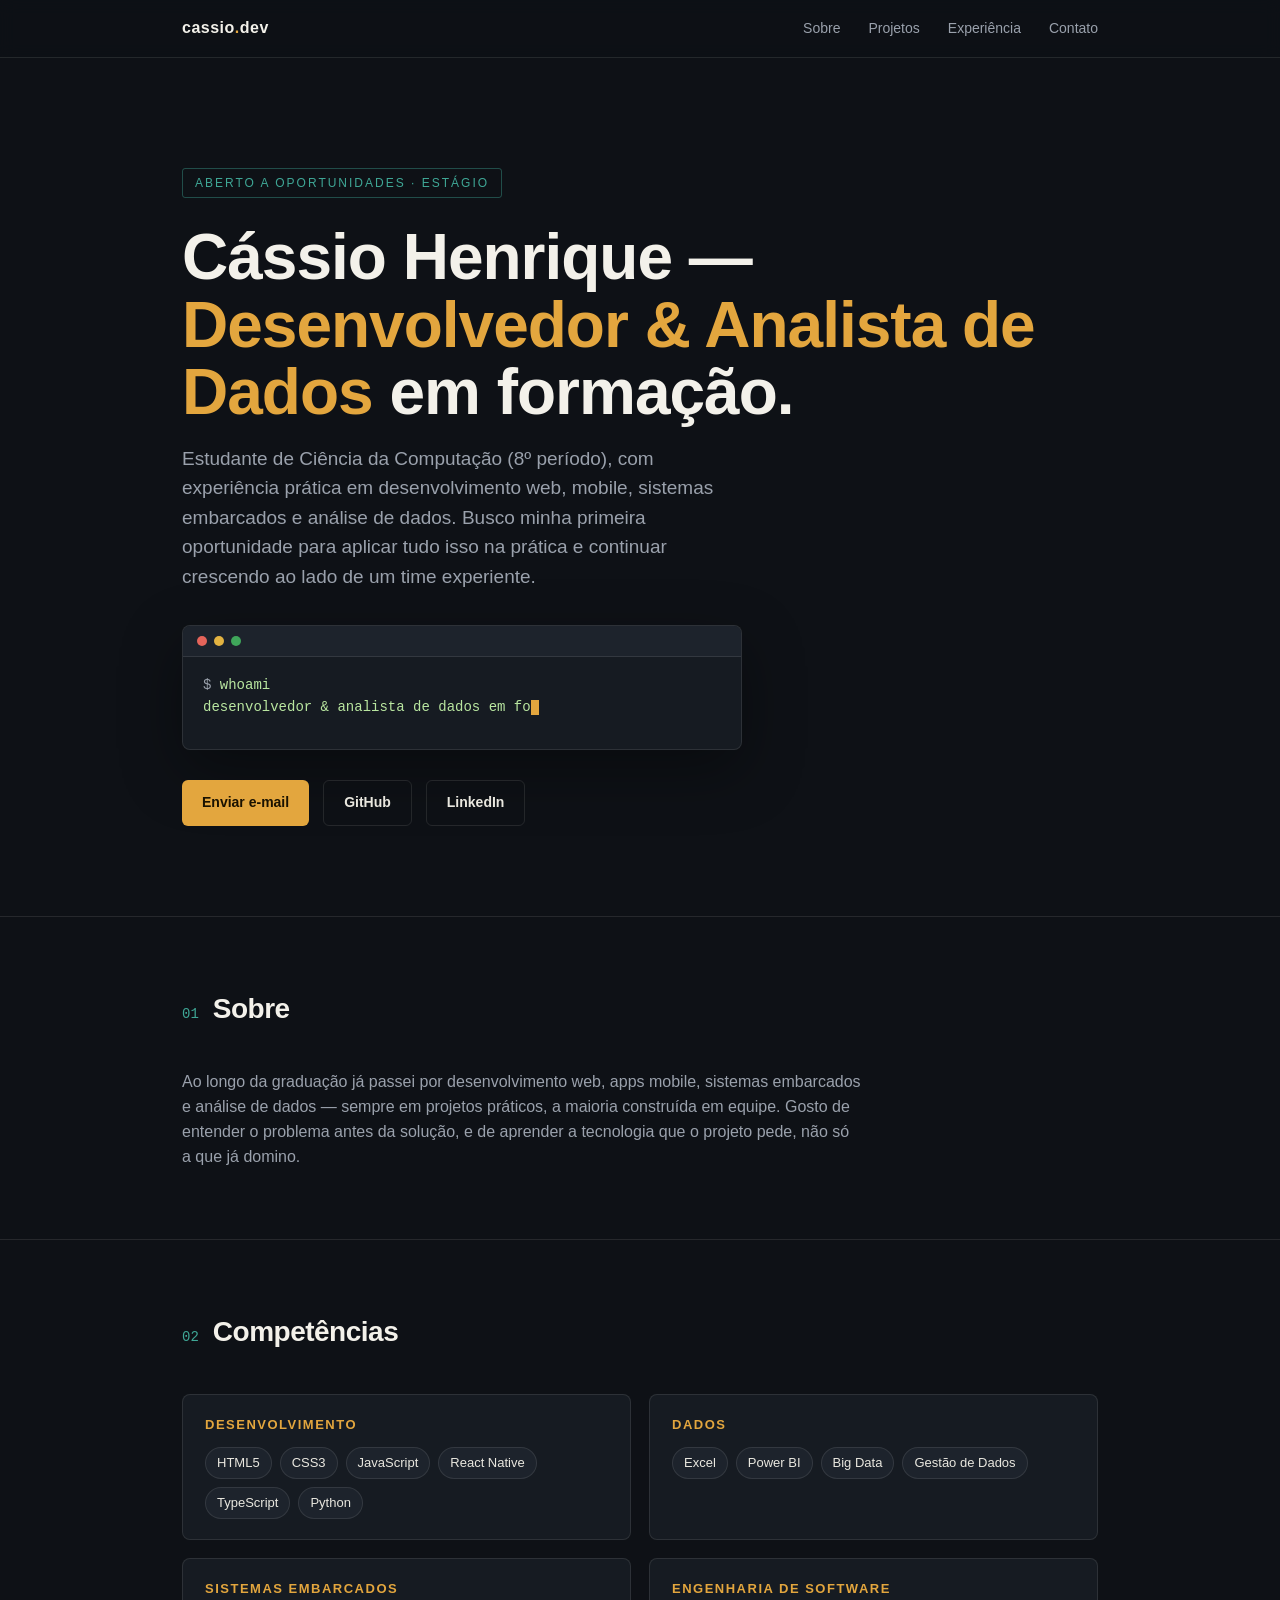
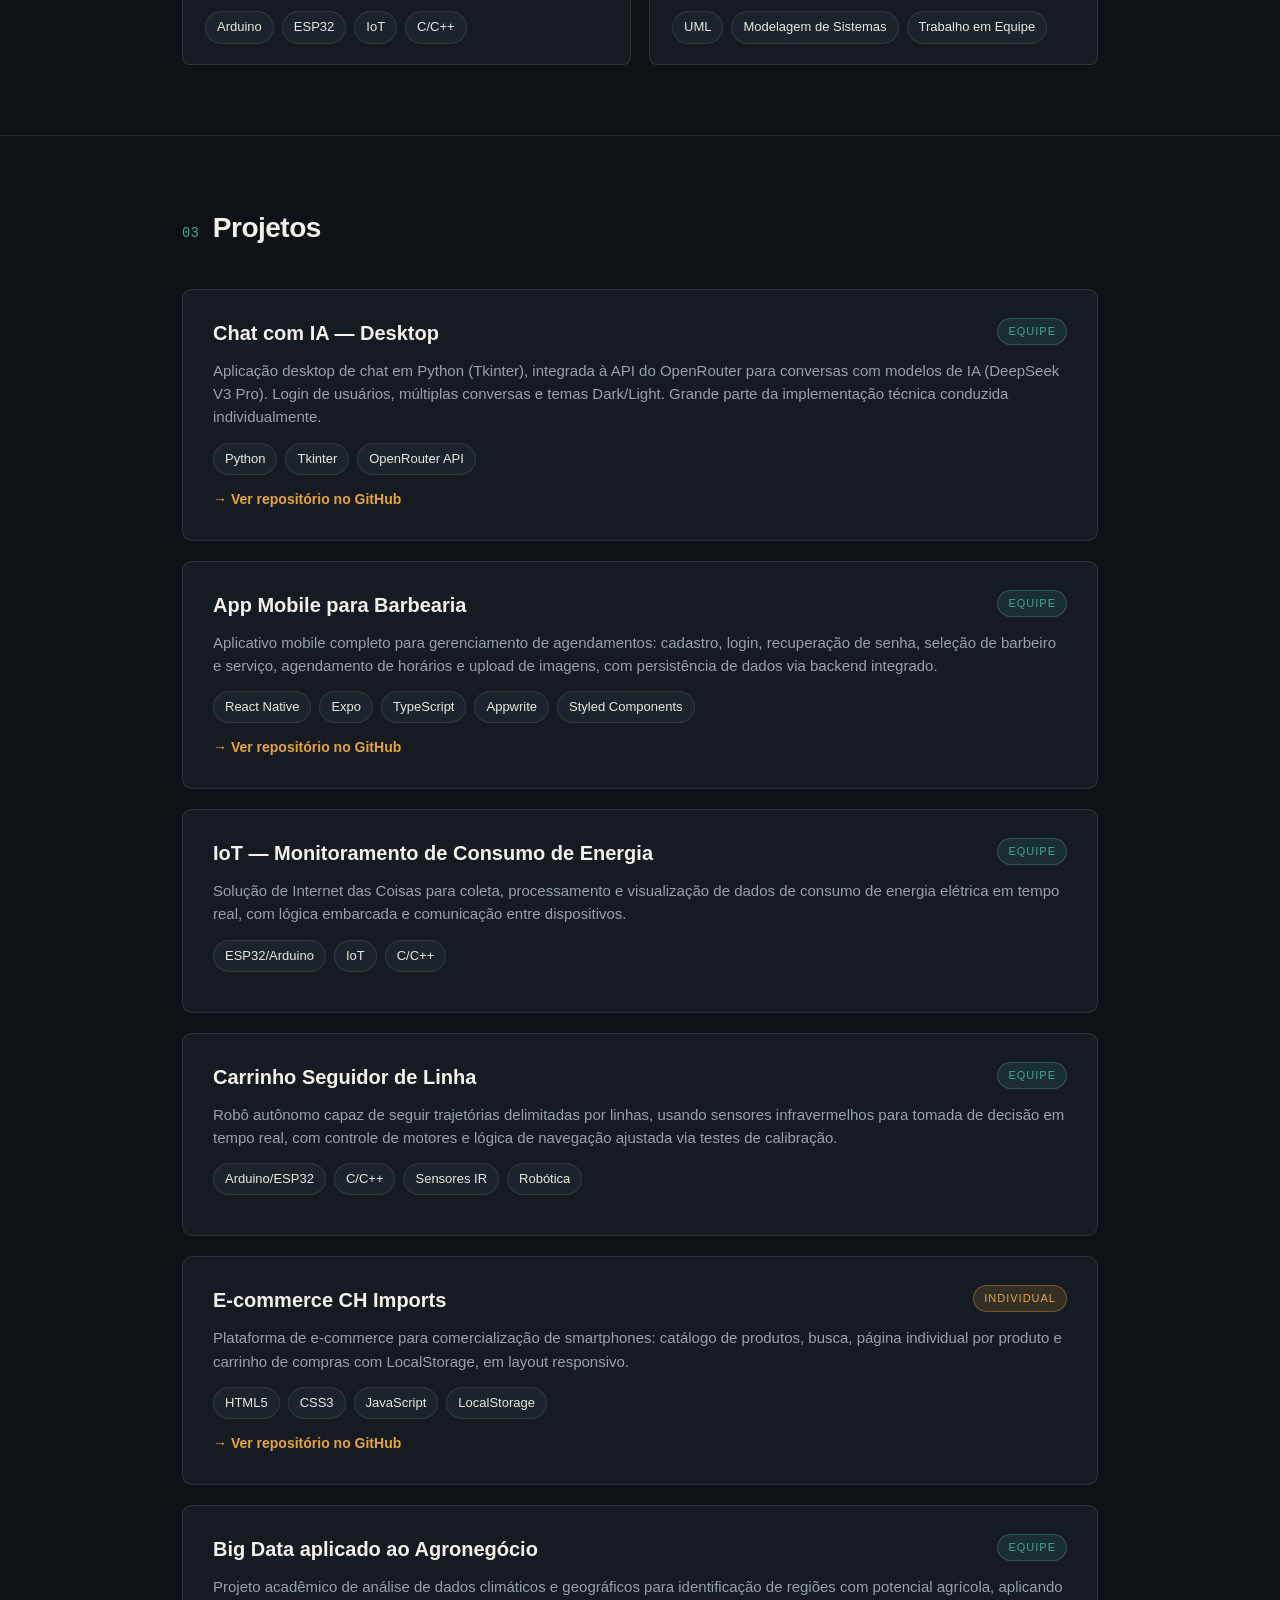
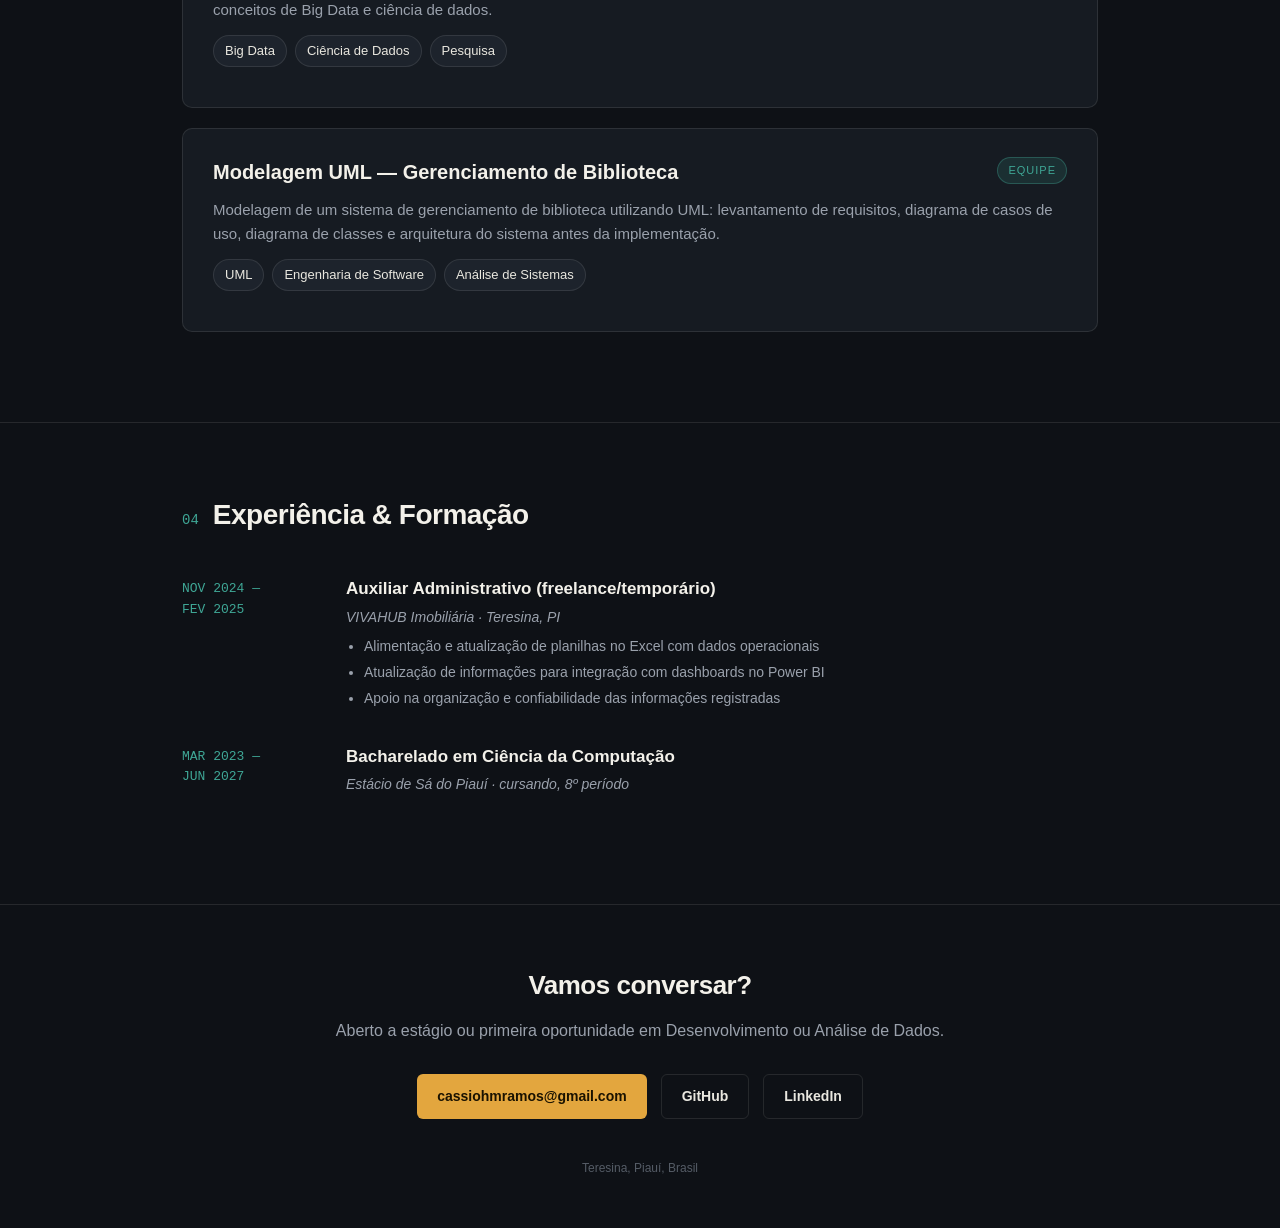
==== index.html @ aa725b47 "Add files via upload" ====
<!DOCTYPE html>
<html lang="pt-BR">
<head>
<meta charset="UTF-8">
<title>Cássio Henrique — Portfólio</title>
<style>
  :root{
    --ink:#0E1116;
    --panel:#161B22;
    --panel-2:#1D232C;
    --paper:#F3F1EA;
    --amber:#E3A63E;
    --teal:#3FA796;
    --line: rgba(243,241,234,0.10);
    --text: #E9E7DF;
    --muted: #9AA1AC;
  }
  *{box-sizing:border-box; margin:0; padding:0;}
  html{scroll-behavior:smooth;}
  body{
    background:var(--ink);
    color:var(--text);
    font-family: "Segoe UI", -apple-system, BlinkMacSystemFont, "Helvetica Neue", Arial, sans-serif;
    line-height:1.55;
  }
  .mono{ font-family: "SFMono-Regular", Consolas, "Liberation Mono", Menlo, monospace; }

  .wrap{ max-width: 980px; margin:0 auto; padding: 0 32px; }

  /* NAV */
  nav{
    position: sticky; top:0; z-index: 50;
    background: rgba(14,17,22,0.85);
    backdrop-filter: blur(8px);
    border-bottom: 1px solid var(--line);
  }
  nav .wrap{ display:flex; align-items:center; justify-content:space-between; padding: 16px 32px; }
  .logo{ font-weight:700; letter-spacing:0.5px; color:var(--paper); }
  .logo span{ color:var(--amber); }
  nav ul{ list-style:none; display:flex; gap: 28px; }
  nav a{ color: var(--muted); text-decoration:none; font-size: 14px; transition: color .2s; }
  nav a:hover{ color: var(--amber); }

  .nav-toggle{ display:none; background:none; border:1px solid var(--line); border-radius:6px; width:38px; height:38px; color: var(--paper); font-size:18px; cursor:pointer; align-items:center; justify-content:center; }
  .nav-toggle:focus-visible{ outline: 2px solid var(--amber); }

  /* HERO */
  header.hero{ padding: 110px 0 90px; position:relative; overflow:hidden; }
  .eyebrow{
    display:inline-block; font-size:12px; letter-spacing:2px; text-transform:uppercase;
    color: var(--teal); border:1px solid rgba(63,167,150,0.4); padding: 5px 12px; border-radius: 3px;
    margin-bottom: 26px;
  }
  h1.title{
    font-size: clamp(38px, 6vw, 64px);
    font-weight: 800;
    color: var(--paper);
    letter-spacing: -1px;
    line-height: 1.05;
    margin-bottom: 18px;
  }
  h1.title .accent{ color: var(--amber); }
  .subtitle{ font-size: 19px; color: var(--muted); max-width: 560px; margin-bottom: 34px; }

  .terminal{
    background: var(--panel);
    border:1px solid var(--line);
    border-radius: 8px;
    max-width: 560px;
    box-shadow: 0 20px 60px rgba(0,0,0,0.35);
    overflow:hidden;
  }
  .terminal-bar{
    display:flex; gap:7px; padding: 10px 14px; background: var(--panel-2); border-bottom: 1px solid var(--line);
  }
  .dot{ width:10px; height:10px; border-radius:50%; }
  .dot.r{background:#E5645A;} .dot.y{background:#E3B341;} .dot.g{background:#3FA65A;}
  .terminal-body{ padding: 18px 20px; font-size: 14px; color:#B9E6A0; min-height: 92px; }
  .terminal-body .prompt{ color: var(--muted); }
  .caret{ display:inline-block; width:8px; height:15px; background: var(--amber); vertical-align:text-bottom; animation: blink 1s step-start infinite; }
  @keyframes blink{ 50%{ opacity:0; } }

  .hero-links{ display:flex; gap:14px; margin-top: 30px; flex-wrap:wrap; }
  .btn{
    display:inline-flex; align-items:center; gap:8px;
    padding: 11px 20px; border-radius: 6px; font-size: 14px; font-weight:600; text-decoration:none;
    transition: transform .15s ease, background .2s;
  }
  .btn-primary{ background: var(--amber); color:#1A1200; }
  .btn-primary:hover{ transform: translateY(-2px); }
  .btn-ghost{ border:1px solid var(--line); color: var(--text); }
  .btn-ghost:hover{ border-color: var(--amber); color: var(--amber); }

  /* SECTION HEADERS */
  section{ padding: 70px 0; border-top: 1px solid var(--line); }
  .sec-head{ display:flex; align-items:baseline; gap: 14px; margin-bottom: 40px; }
  .sec-num{ font-family: monospace; color: var(--teal); font-size: 14px; }
  .sec-title{ font-size: 28px; font-weight:800; color: var(--paper); letter-spacing:-0.5px; }

  p.lead{ color: var(--muted); max-width: 680px; font-size:16px;}

  /* SKILLS */
  .skill-grid{ display:grid; grid-template-columns: repeat(2, 1fr); gap: 18px; }
  .skill-group{ background: var(--panel); border:1px solid var(--line); border-radius:8px; padding: 20px 22px; }
  .skill-group h4{ font-size:13px; text-transform:uppercase; letter-spacing:1.5px; color: var(--amber); margin-bottom: 12px; }
  .tags{ display:flex; flex-wrap:wrap; gap:8px; }
  .tag{ font-size:13px; padding: 5px 11px; border-radius: 20px; background: var(--panel-2); color: var(--text); border:1px solid var(--line); }

  /* PROJECTS */
  .project{
    background: var(--panel);
    border: 1px solid var(--line);
    border-radius: 10px;
    padding: 28px 30px;
    margin-bottom: 20px;
    transition: border-color .2s, transform .2s;
  }
  .project:hover{ border-color: rgba(227,166,62,0.5); transform: translateY(-3px); }
  .project-top{ display:flex; justify-content:space-between; align-items:flex-start; gap: 16px; margin-bottom: 10px; flex-wrap:wrap;}
  .project h3{ font-size: 20px; color: var(--paper); font-weight:700; }
  .badge{ font-size: 11px; text-transform:uppercase; letter-spacing:1px; padding:4px 10px; border-radius:20px; white-space:nowrap; }
  .badge.team{ background: rgba(63,167,150,0.15); color: var(--teal); border:1px solid rgba(63,167,150,0.35);}
  .badge.solo{ background: rgba(227,166,62,0.15); color: var(--amber); border:1px solid rgba(227,166,62,0.35);}
  .project p{ color: var(--muted); font-size: 15px; margin-bottom: 14px; }
  .project .tags{ margin-bottom: 12px; }
  .project a.repo{ font-size: 14px; color: var(--amber); text-decoration:none; font-weight:600; }
  .project a.repo:hover{ text-decoration:underline; }

  /* EXPERIENCE / EDUCATION */
  .timeline-item{ display:grid; grid-template-columns: 140px 1fr; gap: 24px; margin-bottom: 30px; }
  .timeline-date{ color: var(--teal); font-size: 13px; font-family: monospace; padding-top:3px; }
  .timeline-content h4{ color: var(--paper); font-size: 17px; margin-bottom: 4px; }
  .timeline-content .place{ color: var(--muted); font-size: 14px; margin-bottom: 8px; font-style:italic; }
  .timeline-content ul{ padding-left: 18px; color: var(--muted); font-size: 14px; }
  .timeline-content li{ margin-bottom: 4px; }

  footer{ padding: 60px 0 50px; text-align:center; border-top: 1px solid var(--line); }
  footer .sec-title{ font-size: 26px; margin-bottom: 14px; }
  footer p{ color: var(--muted); margin-bottom: 24px; }
  footer .hero-links{ justify-content:center; }
  .fine{ margin-top: 40px; font-size: 12px; color: #555c66; }

  @media (max-width: 640px){
    .wrap{ padding: 0 20px; }
    nav .wrap{ padding: 14px 20px; flex-wrap: wrap; }
    .nav-toggle{ display:flex; }
    nav ul{
      display:none; flex-direction:column; gap: 4px; width:100%;
      padding-top: 14px; margin-top: 12px; border-top: 1px solid var(--line);
    }
    nav ul.open{ display:flex; }
    nav ul li{ width:100%; }
    nav a{ display:block; padding: 8px 2px; font-size: 15px; }

    header.hero{ padding: 60px 0 60px; }
    .terminal{ max-width: 100%; }
    .hero-links{ flex-direction:column; }
    .hero-links .btn{ justify-content:center; }

    .skill-grid{ grid-template-columns: 1fr; }
    .timeline-item{ grid-template-columns: 1fr; gap:6px; }
    .project-top{ flex-direction: column; align-items:flex-start; gap:8px; }
    section{ padding: 50px 0; }
  }

  .reveal{ opacity:0; transform: translateY(16px); transition: opacity .6s ease, transform .6s ease; }
  .reveal.in{ opacity:1; transform:none; }
</style>
</head>
<body>

<nav>
  <div class="wrap">
    <div class="logo">cassio<span>.</span>dev</div>
    <button class="nav-toggle" id="navToggle" aria-label="Abrir menu" aria-expanded="false">☰</button>
    <ul id="navMenu">
      <li><a href="#sobre">Sobre</a></li>
      <li><a href="#projetos">Projetos</a></li>
      <li><a href="#experiencia">Experiência</a></li>
      <li><a href="#contato">Contato</a></li>
    </ul>
  </div>
</nav>

<header class="hero">
  <div class="wrap">
    <span class="eyebrow">Aberto a oportunidades · Estágio</span>
    <h1 class="title">Cássio Henrique — <span class="accent">Desenvolvedor & Analista de Dados</span> em formação.</h1>
    <p class="subtitle">Estudante de Ciência da Computação (8º período), com experiência prática em desenvolvimento web, mobile, sistemas embarcados e análise de dados. Busco minha primeira oportunidade para aplicar tudo isso na prática e continuar crescendo ao lado de um time experiente.</p>

    <div class="terminal">
      <div class="terminal-bar"><span class="dot r"></span><span class="dot y"></span><span class="dot g"></span></div>
      <div class="terminal-body mono" id="termBody">
        <span class="prompt">$</span> whoami<br>
        <span id="typed"></span><span class="caret"></span>
      </div>
    </div>

    <div class="hero-links">
      <a class="btn btn-primary" href="mailto:cassiohmramos@gmail.com">Enviar e-mail</a>
      <a class="btn btn-ghost" href="https://github.com/cassiohmonteiro" target="_blank" rel="noopener">GitHub</a>
      <a class="btn btn-ghost" href="https://www.linkedin.com/in/c%C3%A1ssio-henrique/" target="_blank" rel="noopener">LinkedIn</a>
    </div>
  </div>
</header>

<section id="sobre">
  <div class="wrap">
    <div class="sec-head"><span class="sec-num">01</span><span class="sec-title">Sobre</span></div>
    <p class="lead reveal">
      Ao longo da graduação já passei por desenvolvimento web, apps mobile, sistemas embarcados e análise de dados —
      sempre em projetos práticos, a maioria construída em equipe. Gosto de entender o problema antes da solução,
      e de aprender a tecnologia que o projeto pede, não só a que já domino.
    </p>
  </div>
</section>

<section id="skills">
  <div class="wrap">
    <div class="sec-head"><span class="sec-num">02</span><span class="sec-title">Competências</span></div>
    <div class="skill-grid">
      <div class="skill-group reveal">
        <h4>Desenvolvimento</h4>
        <div class="tags">
          <span class="tag">HTML5</span><span class="tag">CSS3</span><span class="tag">JavaScript</span>
          <span class="tag">React Native</span><span class="tag">TypeScript</span><span class="tag">Python</span>
        </div>
      </div>
      <div class="skill-group reveal">
        <h4>Dados</h4>
        <div class="tags">
          <span class="tag">Excel</span><span class="tag">Power BI</span><span class="tag">Big Data</span><span class="tag">Gestão de Dados</span>
        </div>
      </div>
      <div class="skill-group reveal">
        <h4>Sistemas Embarcados</h4>
        <div class="tags">
          <span class="tag">Arduino</span><span class="tag">ESP32</span><span class="tag">IoT</span><span class="tag">C/C++</span>
        </div>
      </div>
      <div class="skill-group reveal">
        <h4>Engenharia de Software</h4>
        <div class="tags">
          <span class="tag">UML</span><span class="tag">Modelagem de Sistemas</span><span class="tag">Trabalho em Equipe</span>
        </div>
      </div>
    </div>
  </div>
</section>

<section id="projetos">
  <div class="wrap">
    <div class="sec-head"><span class="sec-num">03</span><span class="sec-title">Projetos</span></div>

    <div class="project reveal">
      <div class="project-top"><h3>Chat com IA — Desktop</h3><span class="badge team">Equipe</span></div>
      <p>Aplicação desktop de chat em Python (Tkinter), integrada à API do OpenRouter para conversas com modelos de IA (DeepSeek V3 Pro). Login de usuários, múltiplas conversas e temas Dark/Light. Grande parte da implementação técnica conduzida individualmente.</p>
      <div class="tags"><span class="tag">Python</span><span class="tag">Tkinter</span><span class="tag">OpenRouter API</span></div>
      <a class="repo" href="https://github.com/cassiohmonteiro/Chat_IA" target="_blank" rel="noopener">→ Ver repositório no GitHub</a>
    </div>

    <div class="project reveal">
      <div class="project-top"><h3>App Mobile para Barbearia</h3><span class="badge team">Equipe</span></div>
      <p>Aplicativo mobile completo para gerenciamento de agendamentos: cadastro, login, recuperação de senha, seleção de barbeiro e serviço, agendamento de horários e upload de imagens, com persistência de dados via backend integrado.</p>
      <div class="tags"><span class="tag">React Native</span><span class="tag">Expo</span><span class="tag">TypeScript</span><span class="tag">Appwrite</span><span class="tag">Styled Components</span></div>
      <a class="repo" href="https://github.com/cassiohmonteiro/Barber-App" target="_blank" rel="noopener">→ Ver repositório no GitHub</a>
    </div>

    <div class="project reveal">
      <div class="project-top"><h3>IoT — Monitoramento de Consumo de Energia</h3><span class="badge team">Equipe</span></div>
      <p>Solução de Internet das Coisas para coleta, processamento e visualização de dados de consumo de energia elétrica em tempo real, com lógica embarcada e comunicação entre dispositivos.</p>
      <div class="tags"><span class="tag">ESP32/Arduino</span><span class="tag">IoT</span><span class="tag">C/C++</span></div>
    </div>

    <div class="project reveal">
      <div class="project-top"><h3>Carrinho Seguidor de Linha</h3><span class="badge team">Equipe</span></div>
      <p>Robô autônomo capaz de seguir trajetórias delimitadas por linhas, usando sensores infravermelhos para tomada de decisão em tempo real, com controle de motores e lógica de navegação ajustada via testes de calibração.</p>
      <div class="tags"><span class="tag">Arduino/ESP32</span><span class="tag">C/C++</span><span class="tag">Sensores IR</span><span class="tag">Robótica</span></div>
    </div>

    <div class="project reveal">
      <div class="project-top"><h3>E-commerce CH Imports</h3><span class="badge solo">Individual</span></div>
      <p>Plataforma de e-commerce para comercialização de smartphones: catálogo de produtos, busca, página individual por produto e carrinho de compras com LocalStorage, em layout responsivo.</p>
      <div class="tags"><span class="tag">HTML5</span><span class="tag">CSS3</span><span class="tag">JavaScript</span><span class="tag">LocalStorage</span></div>
      <a class="repo" href="https://github.com/cassiohmonteiro/Loja_Online" target="_blank" rel="noopener">→ Ver repositório no GitHub</a>
    </div>

    <div class="project reveal">
      <div class="project-top"><h3>Big Data aplicado ao Agronegócio</h3><span class="badge team">Equipe</span></div>
      <p>Projeto acadêmico de análise de dados climáticos e geográficos para identificação de regiões com potencial agrícola, aplicando conceitos de Big Data e ciência de dados.</p>
      <div class="tags"><span class="tag">Big Data</span><span class="tag">Ciência de Dados</span><span class="tag">Pesquisa</span></div>
    </div>

    <div class="project reveal">
      <div class="project-top"><h3>Modelagem UML — Gerenciamento de Biblioteca</h3><span class="badge team">Equipe</span></div>
      <p>Modelagem de um sistema de gerenciamento de biblioteca utilizando UML: levantamento de requisitos, diagrama de casos de uso, diagrama de classes e arquitetura do sistema antes da implementação.</p>
      <div class="tags"><span class="tag">UML</span><span class="tag">Engenharia de Software</span><span class="tag">Análise de Sistemas</span></div>
    </div>

  </div>
</section>

<section id="experiencia">
  <div class="wrap">
    <div class="sec-head"><span class="sec-num">04</span><span class="sec-title">Experiência & Formação</span></div>

    <div class="timeline-item reveal">
      <div class="timeline-date">NOV 2024 —<br>FEV 2025</div>
      <div class="timeline-content">
        <h4>Auxiliar Administrativo (freelance/temporário)</h4>
        <div class="place">VIVAHUB Imobiliária · Teresina, PI</div>
        <ul>
          <li>Alimentação e atualização de planilhas no Excel com dados operacionais</li>
          <li>Atualização de informações para integração com dashboards no Power BI</li>
          <li>Apoio na organização e confiabilidade das informações registradas</li>
        </ul>
      </div>
    </div>

    <div class="timeline-item reveal">
      <div class="timeline-date">MAR 2023 —<br>JUN 2027</div>
      <div class="timeline-content">
        <h4>Bacharelado em Ciência da Computação</h4>
        <div class="place">Estácio de Sá do Piauí · cursando, 8º período</div>
      </div>
    </div>
  </div>
</section>

<footer id="contato">
  <div class="wrap">
    <div class="sec-title">Vamos conversar?</div>
    <p>Aberto a estágio ou primeira oportunidade em Desenvolvimento ou Análise de Dados.</p>
    <div class="hero-links">
      <a class="btn btn-primary" href="mailto:cassiohmramos@gmail.com">cassiohmramos@gmail.com</a>
      <a class="btn btn-ghost" href="https://github.com/cassiohmonteiro" target="_blank" rel="noopener">GitHub</a>
      <a class="btn btn-ghost" href="https://www.linkedin.com/in/c%C3%A1ssio-henrique/" target="_blank" rel="noopener">LinkedIn</a>
    </div>
    <div class="fine">Teresina, Piauí, Brasil</div>
  </div>
</footer>

<script>
  // mobile nav toggle
  const navToggle = document.getElementById('navToggle');
  const navMenu = document.getElementById('navMenu');
  navToggle.addEventListener('click', ()=>{
    const isOpen = navMenu.classList.toggle('open');
    navToggle.setAttribute('aria-expanded', isOpen ? 'true' : 'false');
    navToggle.textContent = isOpen ? '✕' : '☰';
  });
  navMenu.querySelectorAll('a').forEach(a=>{
    a.addEventListener('click', ()=>{
      navMenu.classList.remove('open');
      navToggle.setAttribute('aria-expanded','false');
      navToggle.textContent = '☰';
    });
  });

  // typing effect
  const phrase = "desenvolvedor & analista de dados em formação";
  const el = document.getElementById('typed');
  let i = 0;
  function type(){
    if(i <= phrase.length){
      el.textContent = phrase.slice(0, i);
      i++;
      setTimeout(type, 45);
    }
  }
  type();

  // reveal on scroll
  const items = document.querySelectorAll('.reveal');
  const io = new IntersectionObserver((entries)=>{
    entries.forEach(e=>{ if(e.isIntersecting){ e.target.classList.add('in'); io.unobserve(e.target); } });
  }, { threshold: 0.15 });
  items.forEach(it=>io.observe(it));
</script>

</body>
</html>
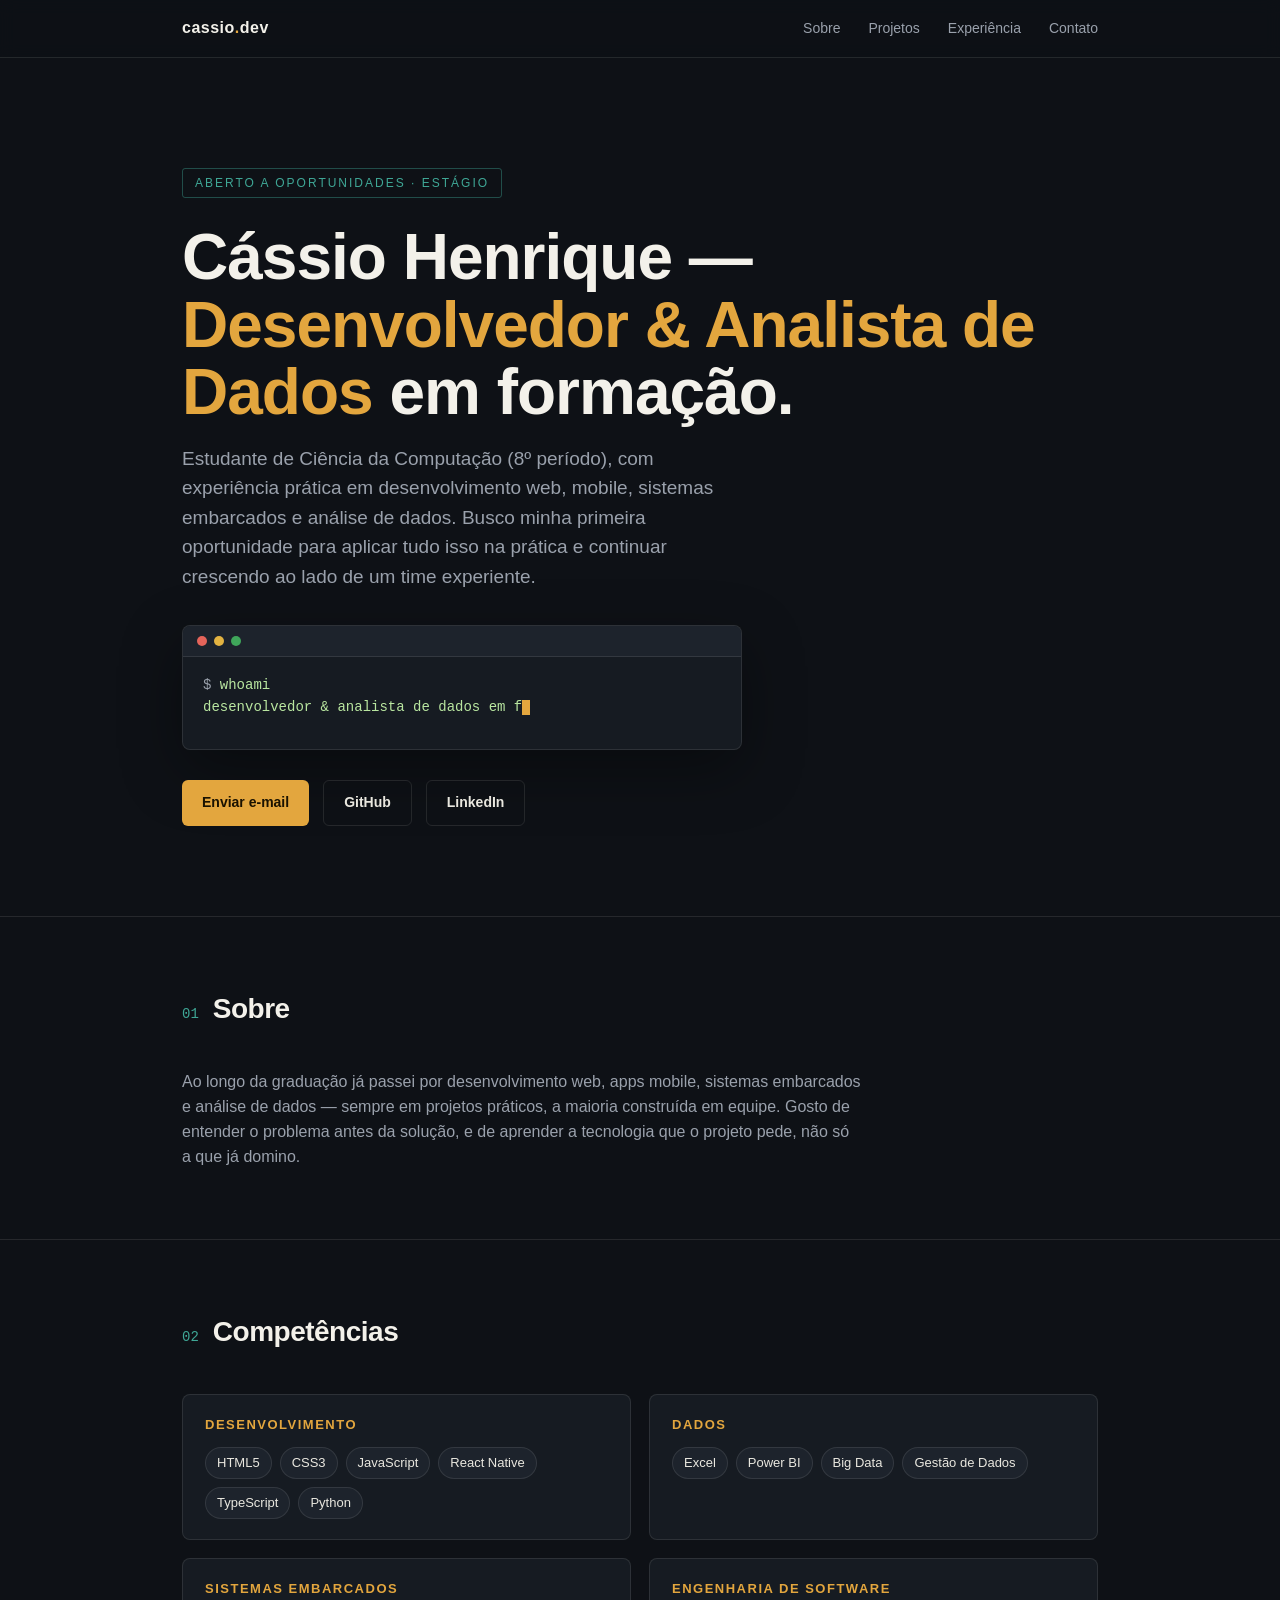
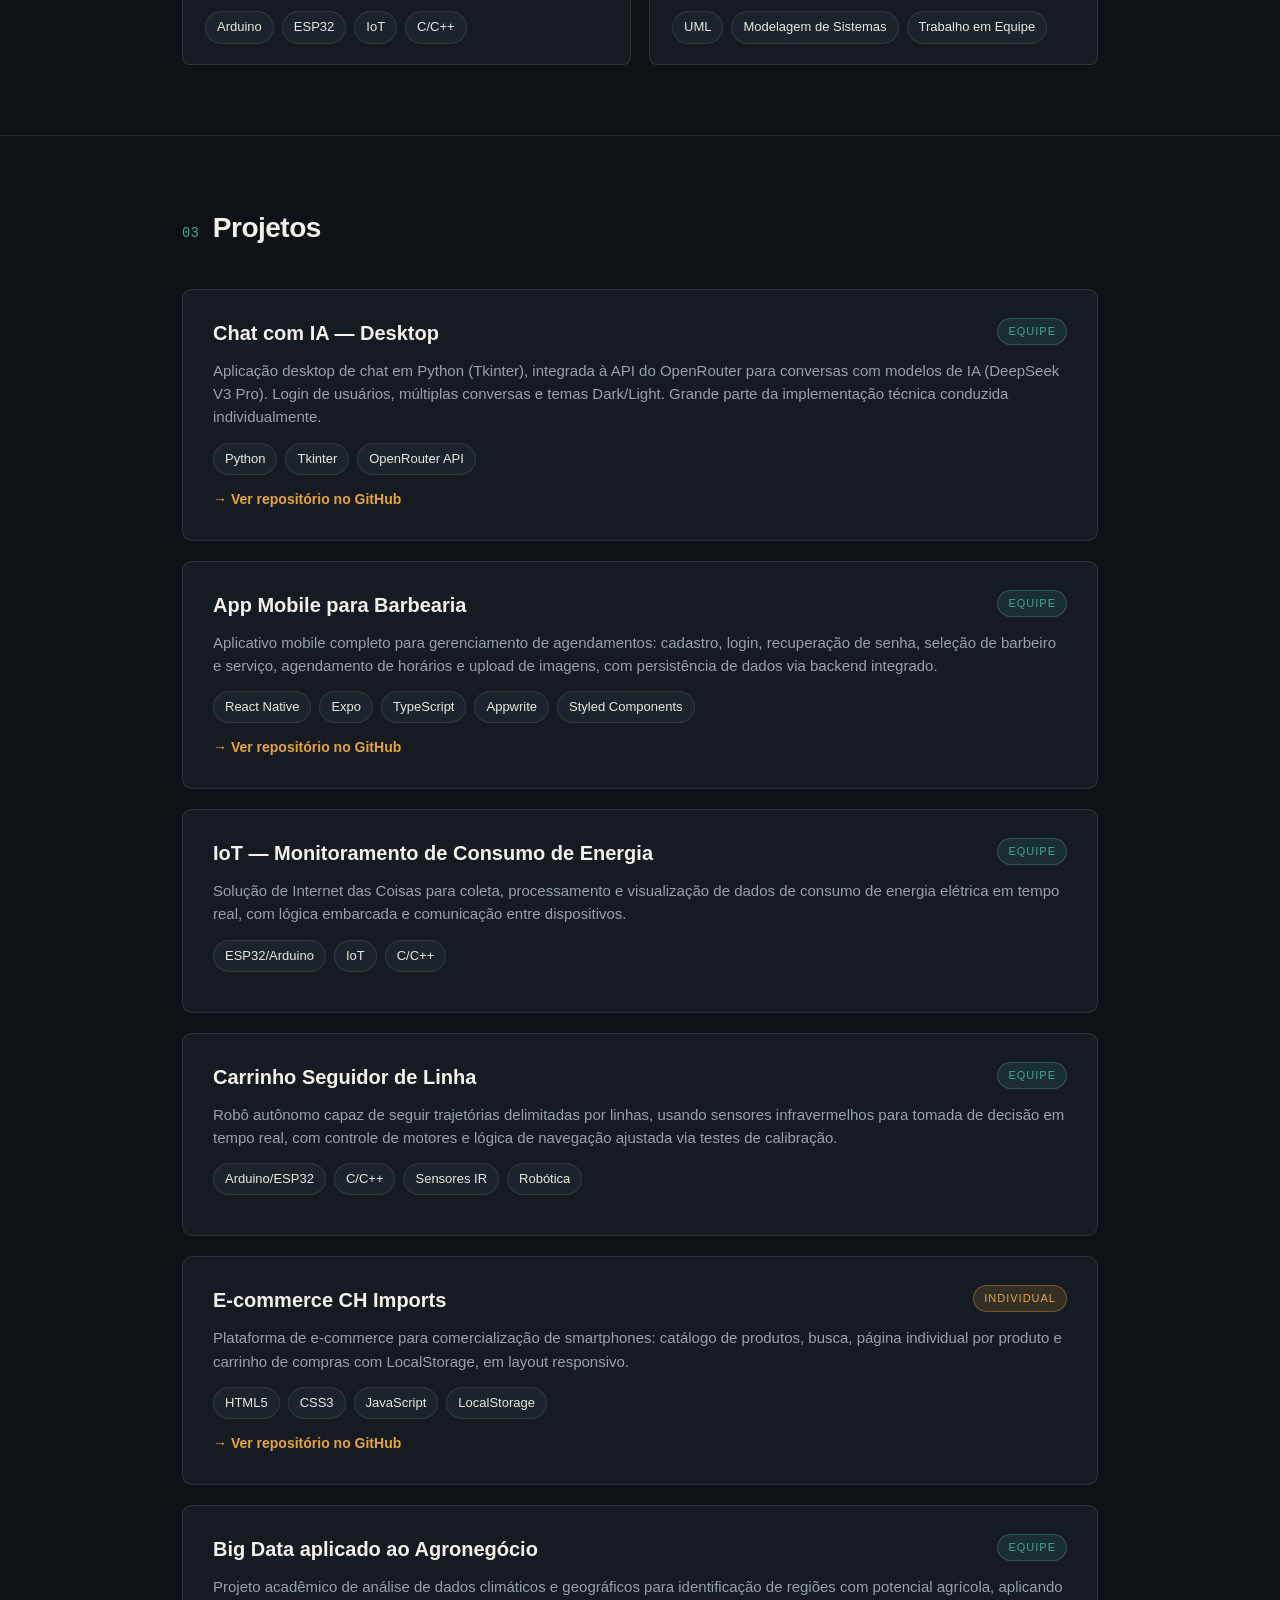
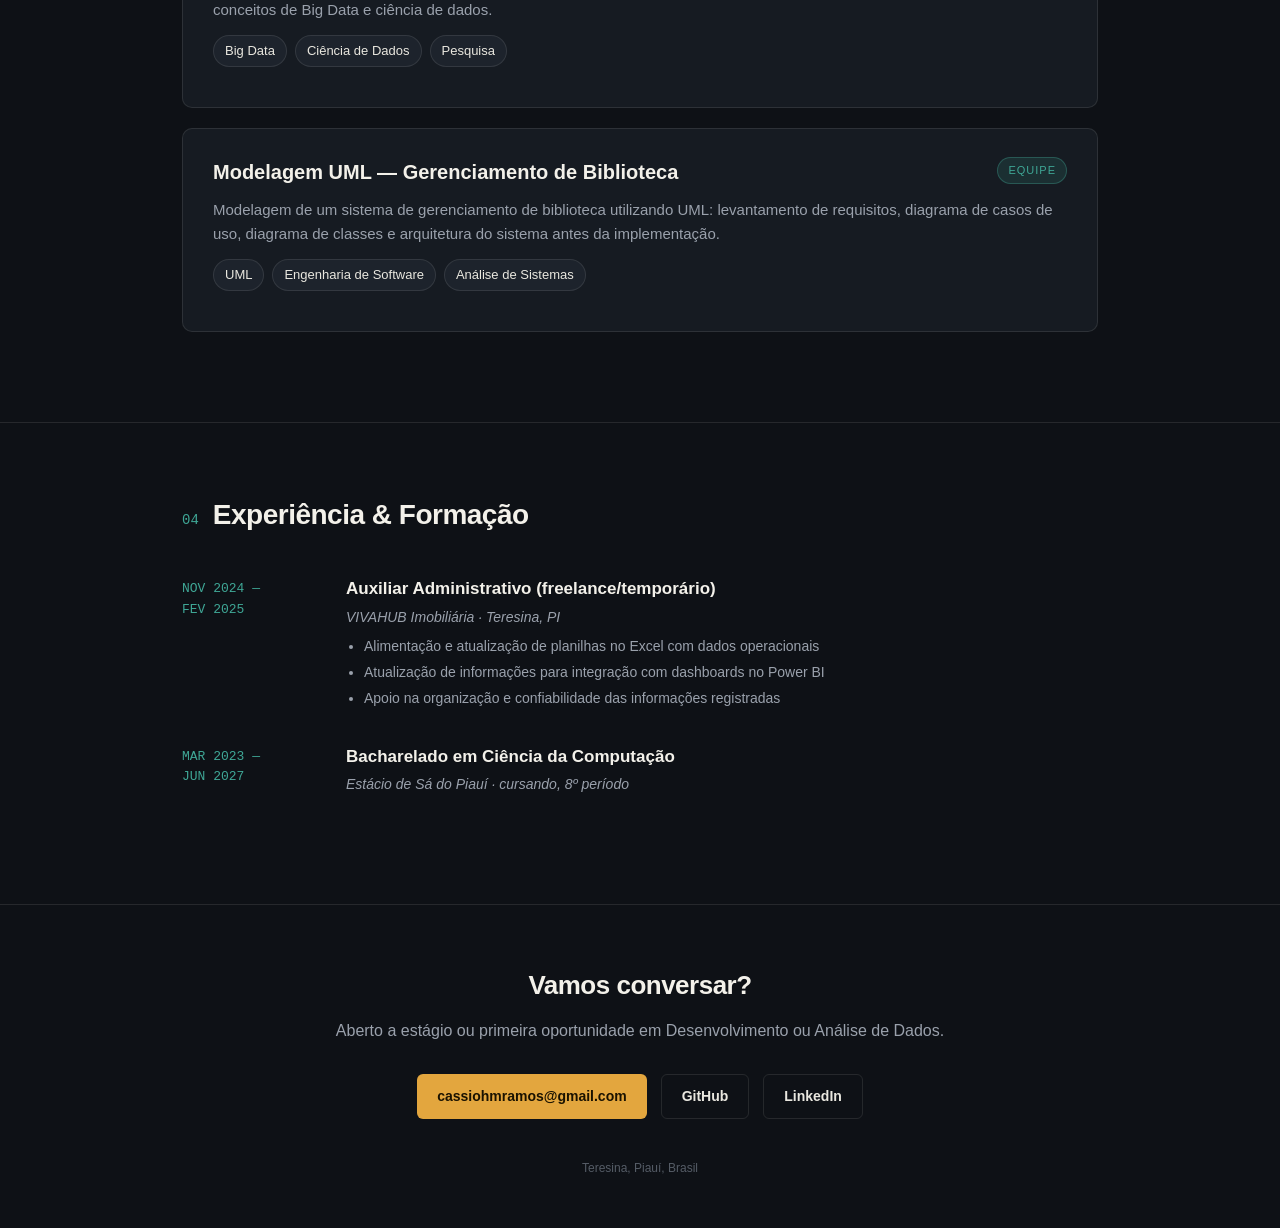
==== commit ba7b2fed: "Add files via upload" ====
--- a/index.html
+++ b/index.html
@@ -2,6 +2,7 @@
 <html lang="pt-BR">
 <head>
 <meta charset="UTF-8">
+<meta name="viewport" content="width=device-width, initial-scale=1.0">
 <title>Cássio Henrique — Portfólio</title>
 <style>
   :root{
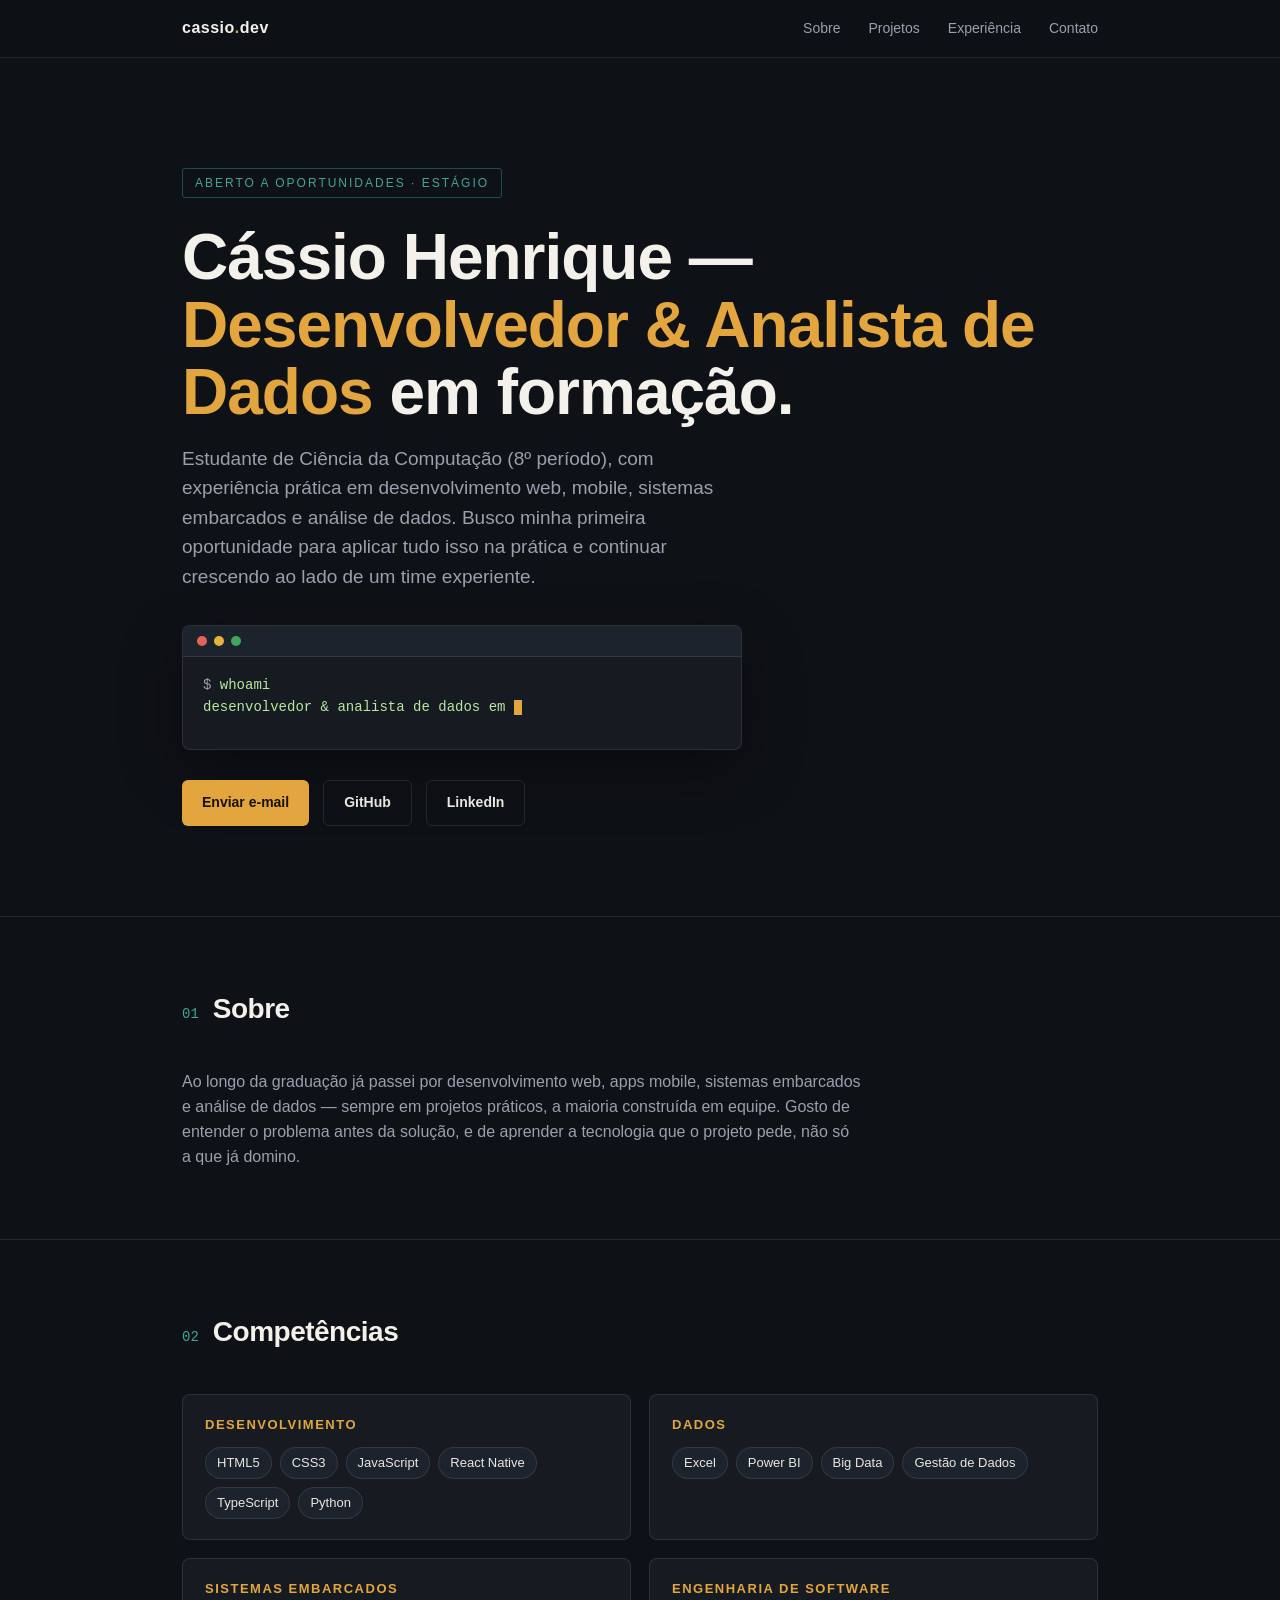
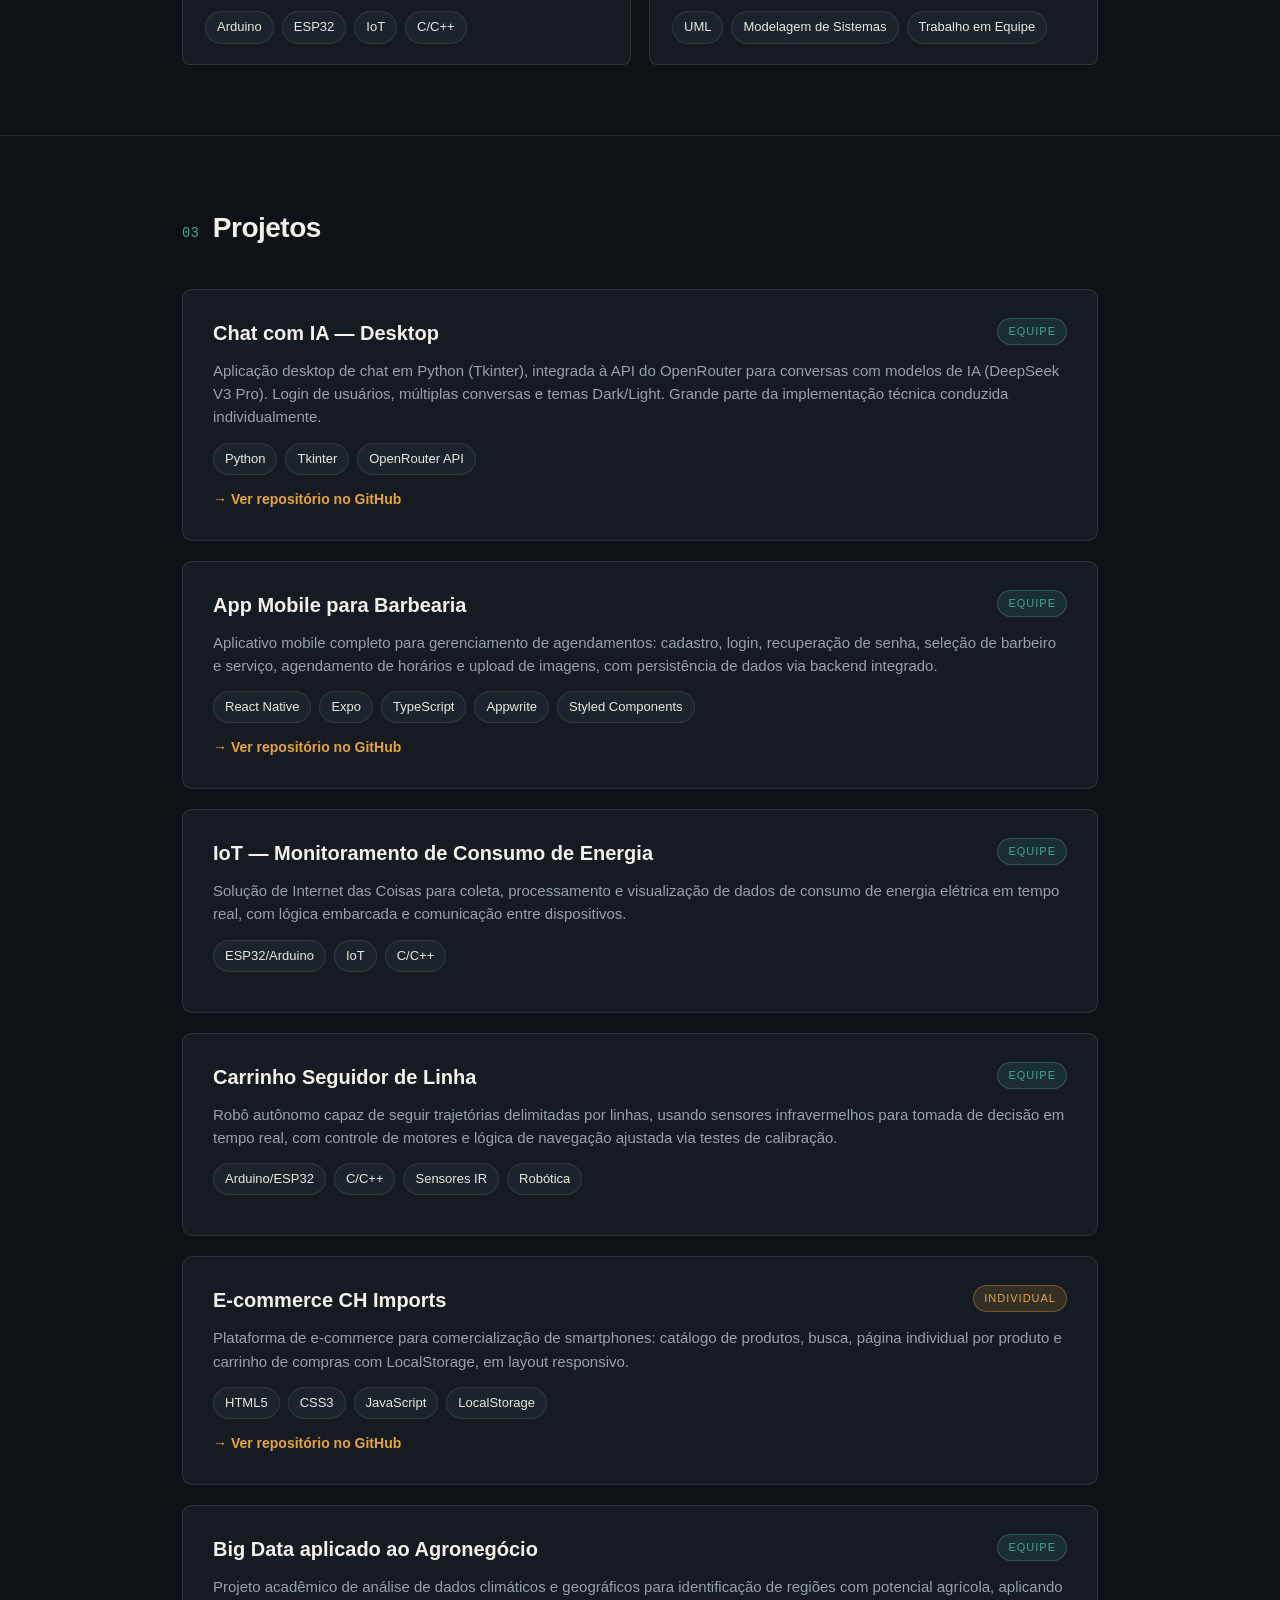
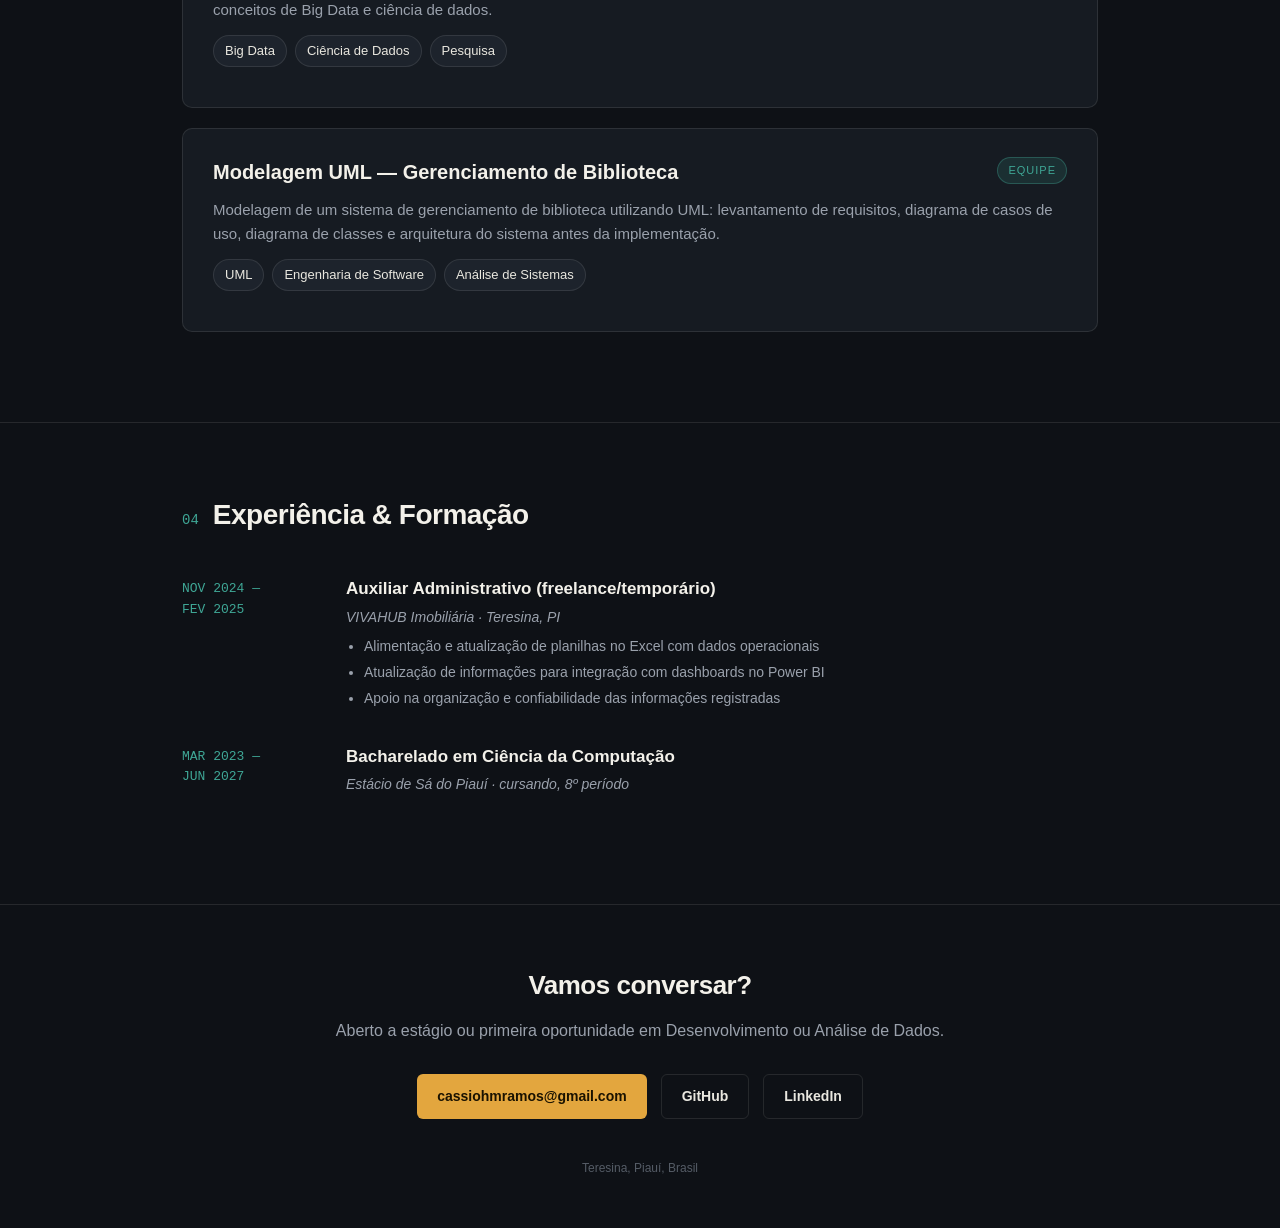
==== commit 74bf0570: "Add files via upload" ====
--- a/index.html
+++ b/index.html
@@ -4,169 +4,7 @@
 <meta charset="UTF-8">
 <meta name="viewport" content="width=device-width, initial-scale=1.0">
 <title>Cássio Henrique — Portfólio</title>
-<style>
-  :root{
-    --ink:#0E1116;
-    --panel:#161B22;
-    --panel-2:#1D232C;
-    --paper:#F3F1EA;
-    --amber:#E3A63E;
-    --teal:#3FA796;
-    --line: rgba(243,241,234,0.10);
-    --text: #E9E7DF;
-    --muted: #9AA1AC;
-  }
-  *{box-sizing:border-box; margin:0; padding:0;}
-  html{scroll-behavior:smooth;}
-  body{
-    background:var(--ink);
-    color:var(--text);
-    font-family: "Segoe UI", -apple-system, BlinkMacSystemFont, "Helvetica Neue", Arial, sans-serif;
-    line-height:1.55;
-  }
-  .mono{ font-family: "SFMono-Regular", Consolas, "Liberation Mono", Menlo, monospace; }
-
-  .wrap{ max-width: 980px; margin:0 auto; padding: 0 32px; }
-
-  /* NAV */
-  nav{
-    position: sticky; top:0; z-index: 50;
-    background: rgba(14,17,22,0.85);
-    backdrop-filter: blur(8px);
-    border-bottom: 1px solid var(--line);
-  }
-  nav .wrap{ display:flex; align-items:center; justify-content:space-between; padding: 16px 32px; }
-  .logo{ font-weight:700; letter-spacing:0.5px; color:var(--paper); }
-  .logo span{ color:var(--amber); }
-  nav ul{ list-style:none; display:flex; gap: 28px; }
-  nav a{ color: var(--muted); text-decoration:none; font-size: 14px; transition: color .2s; }
-  nav a:hover{ color: var(--amber); }
-
-  .nav-toggle{ display:none; background:none; border:1px solid var(--line); border-radius:6px; width:38px; height:38px; color: var(--paper); font-size:18px; cursor:pointer; align-items:center; justify-content:center; }
-  .nav-toggle:focus-visible{ outline: 2px solid var(--amber); }
-
-  /* HERO */
-  header.hero{ padding: 110px 0 90px; position:relative; overflow:hidden; }
-  .eyebrow{
-    display:inline-block; font-size:12px; letter-spacing:2px; text-transform:uppercase;
-    color: var(--teal); border:1px solid rgba(63,167,150,0.4); padding: 5px 12px; border-radius: 3px;
-    margin-bottom: 26px;
-  }
-  h1.title{
-    font-size: clamp(38px, 6vw, 64px);
-    font-weight: 800;
-    color: var(--paper);
-    letter-spacing: -1px;
-    line-height: 1.05;
-    margin-bottom: 18px;
-  }
-  h1.title .accent{ color: var(--amber); }
-  .subtitle{ font-size: 19px; color: var(--muted); max-width: 560px; margin-bottom: 34px; }
-
-  .terminal{
-    background: var(--panel);
-    border:1px solid var(--line);
-    border-radius: 8px;
-    max-width: 560px;
-    box-shadow: 0 20px 60px rgba(0,0,0,0.35);
-    overflow:hidden;
-  }
-  .terminal-bar{
-    display:flex; gap:7px; padding: 10px 14px; background: var(--panel-2); border-bottom: 1px solid var(--line);
-  }
-  .dot{ width:10px; height:10px; border-radius:50%; }
-  .dot.r{background:#E5645A;} .dot.y{background:#E3B341;} .dot.g{background:#3FA65A;}
-  .terminal-body{ padding: 18px 20px; font-size: 14px; color:#B9E6A0; min-height: 92px; }
-  .terminal-body .prompt{ color: var(--muted); }
-  .caret{ display:inline-block; width:8px; height:15px; background: var(--amber); vertical-align:text-bottom; animation: blink 1s step-start infinite; }
-  @keyframes blink{ 50%{ opacity:0; } }
-
-  .hero-links{ display:flex; gap:14px; margin-top: 30px; flex-wrap:wrap; }
-  .btn{
-    display:inline-flex; align-items:center; gap:8px;
-    padding: 11px 20px; border-radius: 6px; font-size: 14px; font-weight:600; text-decoration:none;
-    transition: transform .15s ease, background .2s;
-  }
-  .btn-primary{ background: var(--amber); color:#1A1200; }
-  .btn-primary:hover{ transform: translateY(-2px); }
-  .btn-ghost{ border:1px solid var(--line); color: var(--text); }
-  .btn-ghost:hover{ border-color: var(--amber); color: var(--amber); }
-
-  /* SECTION HEADERS */
-  section{ padding: 70px 0; border-top: 1px solid var(--line); }
-  .sec-head{ display:flex; align-items:baseline; gap: 14px; margin-bottom: 40px; }
-  .sec-num{ font-family: monospace; color: var(--teal); font-size: 14px; }
-  .sec-title{ font-size: 28px; font-weight:800; color: var(--paper); letter-spacing:-0.5px; }
-
-  p.lead{ color: var(--muted); max-width: 680px; font-size:16px;}
-
-  /* SKILLS */
-  .skill-grid{ display:grid; grid-template-columns: repeat(2, 1fr); gap: 18px; }
-  .skill-group{ background: var(--panel); border:1px solid var(--line); border-radius:8px; padding: 20px 22px; }
-  .skill-group h4{ font-size:13px; text-transform:uppercase; letter-spacing:1.5px; color: var(--amber); margin-bottom: 12px; }
-  .tags{ display:flex; flex-wrap:wrap; gap:8px; }
-  .tag{ font-size:13px; padding: 5px 11px; border-radius: 20px; background: var(--panel-2); color: var(--text); border:1px solid var(--line); }
-
-  /* PROJECTS */
-  .project{
-    background: var(--panel);
-    border: 1px solid var(--line);
-    border-radius: 10px;
-    padding: 28px 30px;
-    margin-bottom: 20px;
-    transition: border-color .2s, transform .2s;
-  }
-  .project:hover{ border-color: rgba(227,166,62,0.5); transform: translateY(-3px); }
-  .project-top{ display:flex; justify-content:space-between; align-items:flex-start; gap: 16px; margin-bottom: 10px; flex-wrap:wrap;}
-  .project h3{ font-size: 20px; color: var(--paper); font-weight:700; }
-  .badge{ font-size: 11px; text-transform:uppercase; letter-spacing:1px; padding:4px 10px; border-radius:20px; white-space:nowrap; }
-  .badge.team{ background: rgba(63,167,150,0.15); color: var(--teal); border:1px solid rgba(63,167,150,0.35);}
-  .badge.solo{ background: rgba(227,166,62,0.15); color: var(--amber); border:1px solid rgba(227,166,62,0.35);}
-  .project p{ color: var(--muted); font-size: 15px; margin-bottom: 14px; }
-  .project .tags{ margin-bottom: 12px; }
-  .project a.repo{ font-size: 14px; color: var(--amber); text-decoration:none; font-weight:600; }
-  .project a.repo:hover{ text-decoration:underline; }
-
-  /* EXPERIENCE / EDUCATION */
-  .timeline-item{ display:grid; grid-template-columns: 140px 1fr; gap: 24px; margin-bottom: 30px; }
-  .timeline-date{ color: var(--teal); font-size: 13px; font-family: monospace; padding-top:3px; }
-  .timeline-content h4{ color: var(--paper); font-size: 17px; margin-bottom: 4px; }
-  .timeline-content .place{ color: var(--muted); font-size: 14px; margin-bottom: 8px; font-style:italic; }
-  .timeline-content ul{ padding-left: 18px; color: var(--muted); font-size: 14px; }
-  .timeline-content li{ margin-bottom: 4px; }
-
-  footer{ padding: 60px 0 50px; text-align:center; border-top: 1px solid var(--line); }
-  footer .sec-title{ font-size: 26px; margin-bottom: 14px; }
-  footer p{ color: var(--muted); margin-bottom: 24px; }
-  footer .hero-links{ justify-content:center; }
-  .fine{ margin-top: 40px; font-size: 12px; color: #555c66; }
-
-  @media (max-width: 640px){
-    .wrap{ padding: 0 20px; }
-    nav .wrap{ padding: 14px 20px; flex-wrap: wrap; }
-    .nav-toggle{ display:flex; }
-    nav ul{
-      display:none; flex-direction:column; gap: 4px; width:100%;
-      padding-top: 14px; margin-top: 12px; border-top: 1px solid var(--line);
-    }
-    nav ul.open{ display:flex; }
-    nav ul li{ width:100%; }
-    nav a{ display:block; padding: 8px 2px; font-size: 15px; }
-
-    header.hero{ padding: 60px 0 60px; }
-    .terminal{ max-width: 100%; }
-    .hero-links{ flex-direction:column; }
-    .hero-links .btn{ justify-content:center; }
-
-    .skill-grid{ grid-template-columns: 1fr; }
-    .timeline-item{ grid-template-columns: 1fr; gap:6px; }
-    .project-top{ flex-direction: column; align-items:flex-start; gap:8px; }
-    section{ padding: 50px 0; }
-  }
-
-  .reveal{ opacity:0; transform: translateY(16px); transition: opacity .6s ease, transform .6s ease; }
-  .reveal.in{ opacity:1; transform:none; }
-</style>
+<link rel="stylesheet" href="style.css">
 </head>
 <body>
 
--- a/style.css
+++ b/style.css
@@ -0,0 +1,161 @@
+  :root{
+    --ink:#0E1116;
+    --panel:#161B22;
+    --panel-2:#1D232C;
+    --paper:#F3F1EA;
+    --amber:#E3A63E;
+    --teal:#3FA796;
+    --line: rgba(243,241,234,0.10);
+    --text: #E9E7DF;
+    --muted: #9AA1AC;
+  }
+  *{box-sizing:border-box; margin:0; padding:0;}
+  html{scroll-behavior:smooth;}
+  body{
+    background:var(--ink);
+    color:var(--text);
+    font-family: "Segoe UI", -apple-system, BlinkMacSystemFont, "Helvetica Neue", Arial, sans-serif;
+    line-height:1.55;
+  }
+  .mono{ font-family: "SFMono-Regular", Consolas, "Liberation Mono", Menlo, monospace; }
+
+  .wrap{ max-width: 980px; margin:0 auto; padding: 0 32px; }
+
+  /* NAV */
+  nav{
+    position: sticky; top:0; z-index: 50;
+    background: rgba(14,17,22,0.85);
+    backdrop-filter: blur(8px);
+    border-bottom: 1px solid var(--line);
+  }
+  nav .wrap{ display:flex; align-items:center; justify-content:space-between; padding: 16px 32px; }
+  .logo{ font-weight:700; letter-spacing:0.5px; color:var(--paper); }
+  .logo span{ color:var(--amber); }
+  nav ul{ list-style:none; display:flex; gap: 28px; }
+  nav a{ color: var(--muted); text-decoration:none; font-size: 14px; transition: color .2s; }
+  nav a:hover{ color: var(--amber); }
+
+  .nav-toggle{ display:none; background:none; border:1px solid var(--line); border-radius:6px; width:38px; height:38px; color: var(--paper); font-size:18px; cursor:pointer; align-items:center; justify-content:center; }
+  .nav-toggle:focus-visible{ outline: 2px solid var(--amber); }
+
+  /* HERO */
+  header.hero{ padding: 110px 0 90px; position:relative; overflow:hidden; }
+  .eyebrow{
+    display:inline-block; font-size:12px; letter-spacing:2px; text-transform:uppercase;
+    color: var(--teal); border:1px solid rgba(63,167,150,0.4); padding: 5px 12px; border-radius: 3px;
+    margin-bottom: 26px;
+  }
+  h1.title{
+    font-size: clamp(38px, 6vw, 64px);
+    font-weight: 800;
+    color: var(--paper);
+    letter-spacing: -1px;
+    line-height: 1.05;
+    margin-bottom: 18px;
+  }
+  h1.title .accent{ color: var(--amber); }
+  .subtitle{ font-size: 19px; color: var(--muted); max-width: 560px; margin-bottom: 34px; }
+
+  .terminal{
+    background: var(--panel);
+    border:1px solid var(--line);
+    border-radius: 8px;
+    max-width: 560px;
+    box-shadow: 0 20px 60px rgba(0,0,0,0.35);
+    overflow:hidden;
+  }
+  .terminal-bar{
+    display:flex; gap:7px; padding: 10px 14px; background: var(--panel-2); border-bottom: 1px solid var(--line);
+  }
+  .dot{ width:10px; height:10px; border-radius:50%; }
+  .dot.r{background:#E5645A;} .dot.y{background:#E3B341;} .dot.g{background:#3FA65A;}
+  .terminal-body{ padding: 18px 20px; font-size: 14px; color:#B9E6A0; min-height: 92px; }
+  .terminal-body .prompt{ color: var(--muted); }
+  .caret{ display:inline-block; width:8px; height:15px; background: var(--amber); vertical-align:text-bottom; animation: blink 1s step-start infinite; }
+  @keyframes blink{ 50%{ opacity:0; } }
+
+  .hero-links{ display:flex; gap:14px; margin-top: 30px; flex-wrap:wrap; }
+  .btn{
+    display:inline-flex; align-items:center; gap:8px;
+    padding: 11px 20px; border-radius: 6px; font-size: 14px; font-weight:600; text-decoration:none;
+    transition: transform .15s ease, background .2s;
+  }
+  .btn-primary{ background: var(--amber); color:#1A1200; }
+  .btn-primary:hover{ transform: translateY(-2px); }
+  .btn-ghost{ border:1px solid var(--line); color: var(--text); }
+  .btn-ghost:hover{ border-color: var(--amber); color: var(--amber); }
+
+  /* SECTION HEADERS */
+  section{ padding: 70px 0; border-top: 1px solid var(--line); }
+  .sec-head{ display:flex; align-items:baseline; gap: 14px; margin-bottom: 40px; }
+  .sec-num{ font-family: monospace; color: var(--teal); font-size: 14px; }
+  .sec-title{ font-size: 28px; font-weight:800; color: var(--paper); letter-spacing:-0.5px; }
+
+  p.lead{ color: var(--muted); max-width: 680px; font-size:16px;}
+
+  /* SKILLS */
+  .skill-grid{ display:grid; grid-template-columns: repeat(2, 1fr); gap: 18px; }
+  .skill-group{ background: var(--panel); border:1px solid var(--line); border-radius:8px; padding: 20px 22px; }
+  .skill-group h4{ font-size:13px; text-transform:uppercase; letter-spacing:1.5px; color: var(--amber); margin-bottom: 12px; }
+  .tags{ display:flex; flex-wrap:wrap; gap:8px; }
+  .tag{ font-size:13px; padding: 5px 11px; border-radius: 20px; background: var(--panel-2); color: var(--text); border:1px solid var(--line); }
+
+  /* PROJECTS */
+  .project{
+    background: var(--panel);
+    border: 1px solid var(--line);
+    border-radius: 10px;
+    padding: 28px 30px;
+    margin-bottom: 20px;
+    transition: border-color .2s, transform .2s;
+  }
+  .project:hover{ border-color: rgba(227,166,62,0.5); transform: translateY(-3px); }
+  .project-top{ display:flex; justify-content:space-between; align-items:flex-start; gap: 16px; margin-bottom: 10px; flex-wrap:wrap;}
+  .project h3{ font-size: 20px; color: var(--paper); font-weight:700; }
+  .badge{ font-size: 11px; text-transform:uppercase; letter-spacing:1px; padding:4px 10px; border-radius:20px; white-space:nowrap; }
+  .badge.team{ background: rgba(63,167,150,0.15); color: var(--teal); border:1px solid rgba(63,167,150,0.35);}
+  .badge.solo{ background: rgba(227,166,62,0.15); color: var(--amber); border:1px solid rgba(227,166,62,0.35);}
+  .project p{ color: var(--muted); font-size: 15px; margin-bottom: 14px; }
+  .project .tags{ margin-bottom: 12px; }
+  .project a.repo{ font-size: 14px; color: var(--amber); text-decoration:none; font-weight:600; }
+  .project a.repo:hover{ text-decoration:underline; }
+
+  /* EXPERIENCE / EDUCATION */
+  .timeline-item{ display:grid; grid-template-columns: 140px 1fr; gap: 24px; margin-bottom: 30px; }
+  .timeline-date{ color: var(--teal); font-size: 13px; font-family: monospace; padding-top:3px; }
+  .timeline-content h4{ color: var(--paper); font-size: 17px; margin-bottom: 4px; }
+  .timeline-content .place{ color: var(--muted); font-size: 14px; margin-bottom: 8px; font-style:italic; }
+  .timeline-content ul{ padding-left: 18px; color: var(--muted); font-size: 14px; }
+  .timeline-content li{ margin-bottom: 4px; }
+
+  footer{ padding: 60px 0 50px; text-align:center; border-top: 1px solid var(--line); }
+  footer .sec-title{ font-size: 26px; margin-bottom: 14px; }
+  footer p{ color: var(--muted); margin-bottom: 24px; }
+  footer .hero-links{ justify-content:center; }
+  .fine{ margin-top: 40px; font-size: 12px; color: #555c66; }
+
+  @media (max-width: 640px){
+    .wrap{ padding: 0 20px; }
+    nav .wrap{ padding: 14px 20px; flex-wrap: wrap; }
+    .nav-toggle{ display:flex; }
+    nav ul{
+      display:none; flex-direction:column; gap: 4px; width:100%;
+      padding-top: 14px; margin-top: 12px; border-top: 1px solid var(--line);
+    }
+    nav ul.open{ display:flex; }
+    nav ul li{ width:100%; }
+    nav a{ display:block; padding: 8px 2px; font-size: 15px; }
+
+    header.hero{ padding: 60px 0 60px; }
+    .terminal{ max-width: 100%; }
+    .hero-links{ flex-direction:column; }
+    .hero-links .btn{ justify-content:center; }
+
+    .skill-grid{ grid-template-columns: 1fr; }
+    .timeline-item{ grid-template-columns: 1fr; gap:6px; }
+    .project-top{ flex-direction: column; align-items:flex-start; gap:8px; }
+    section{ padding: 50px 0; }
+  }
+
+  .reveal{ opacity:0; transform: translateY(16px); transition: opacity .6s ease, transform .6s ease; }
+  .reveal.in{ opacity:1; transform:none; }
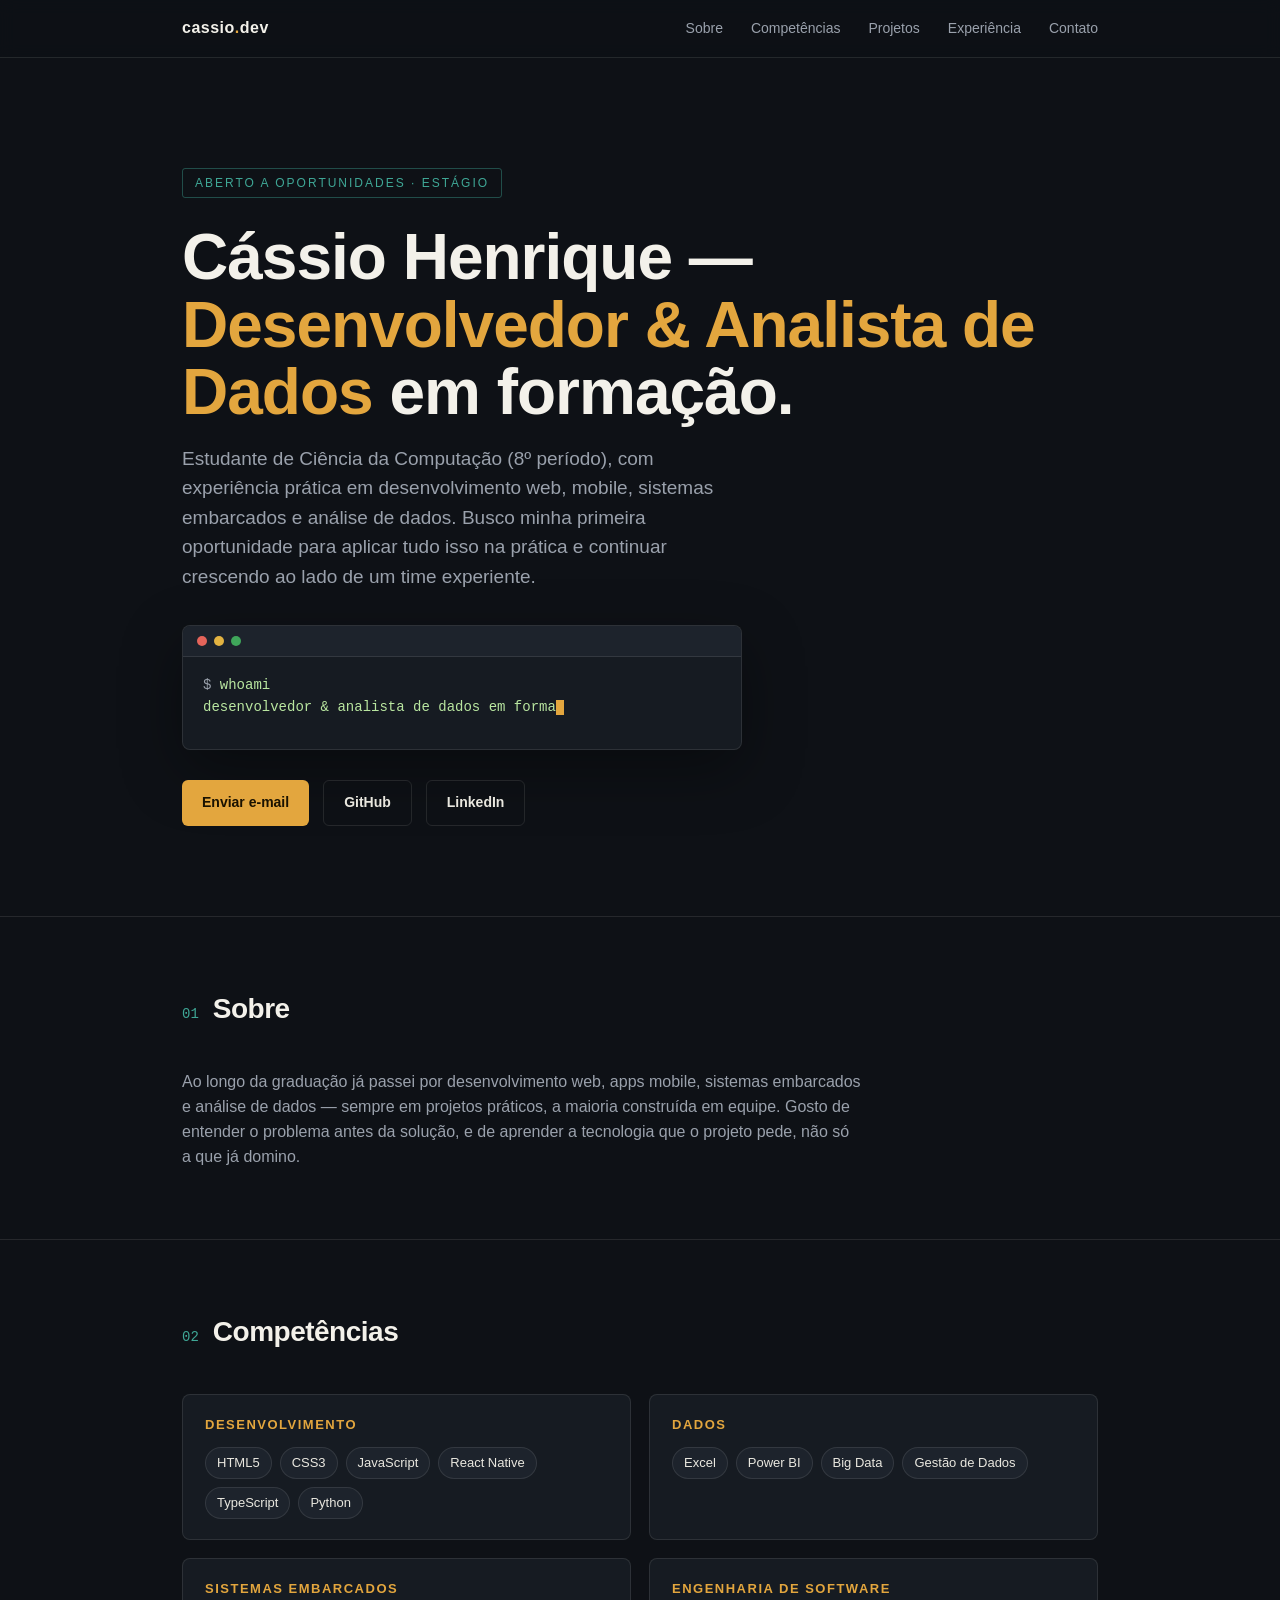
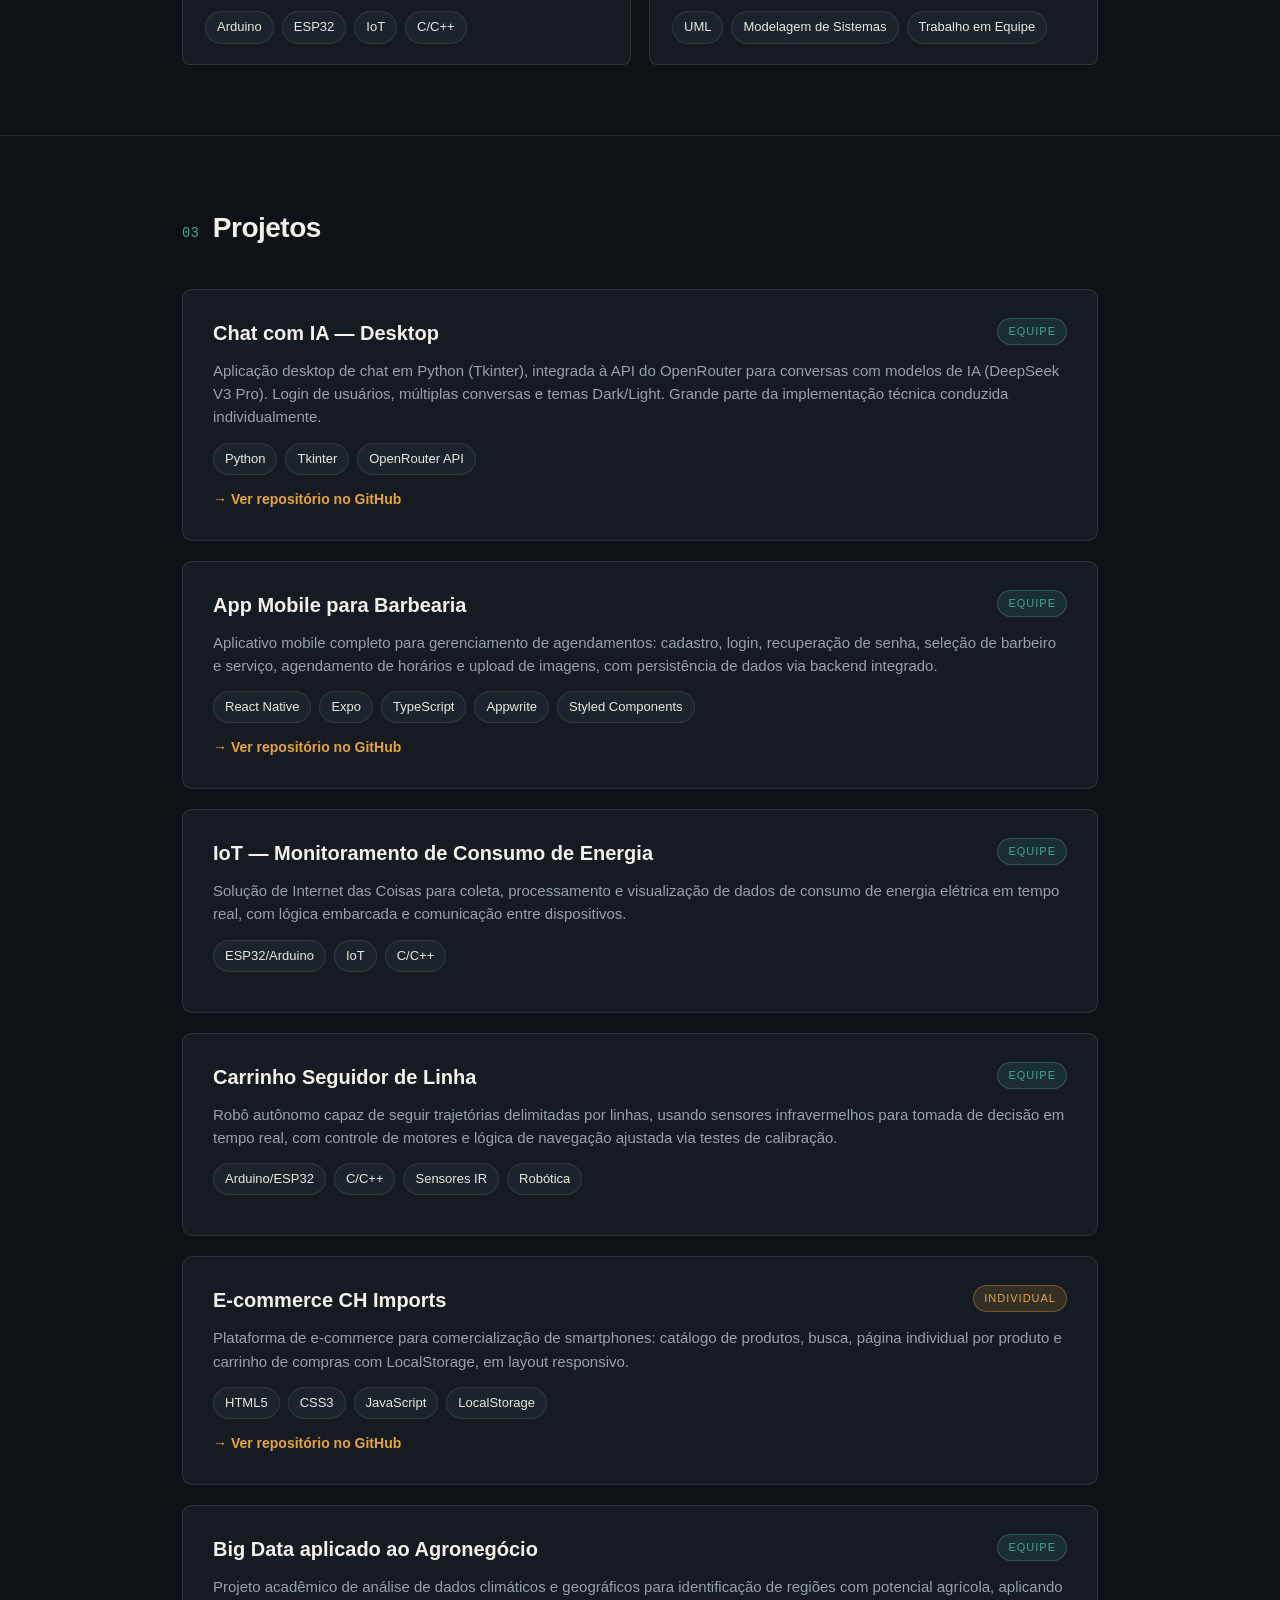
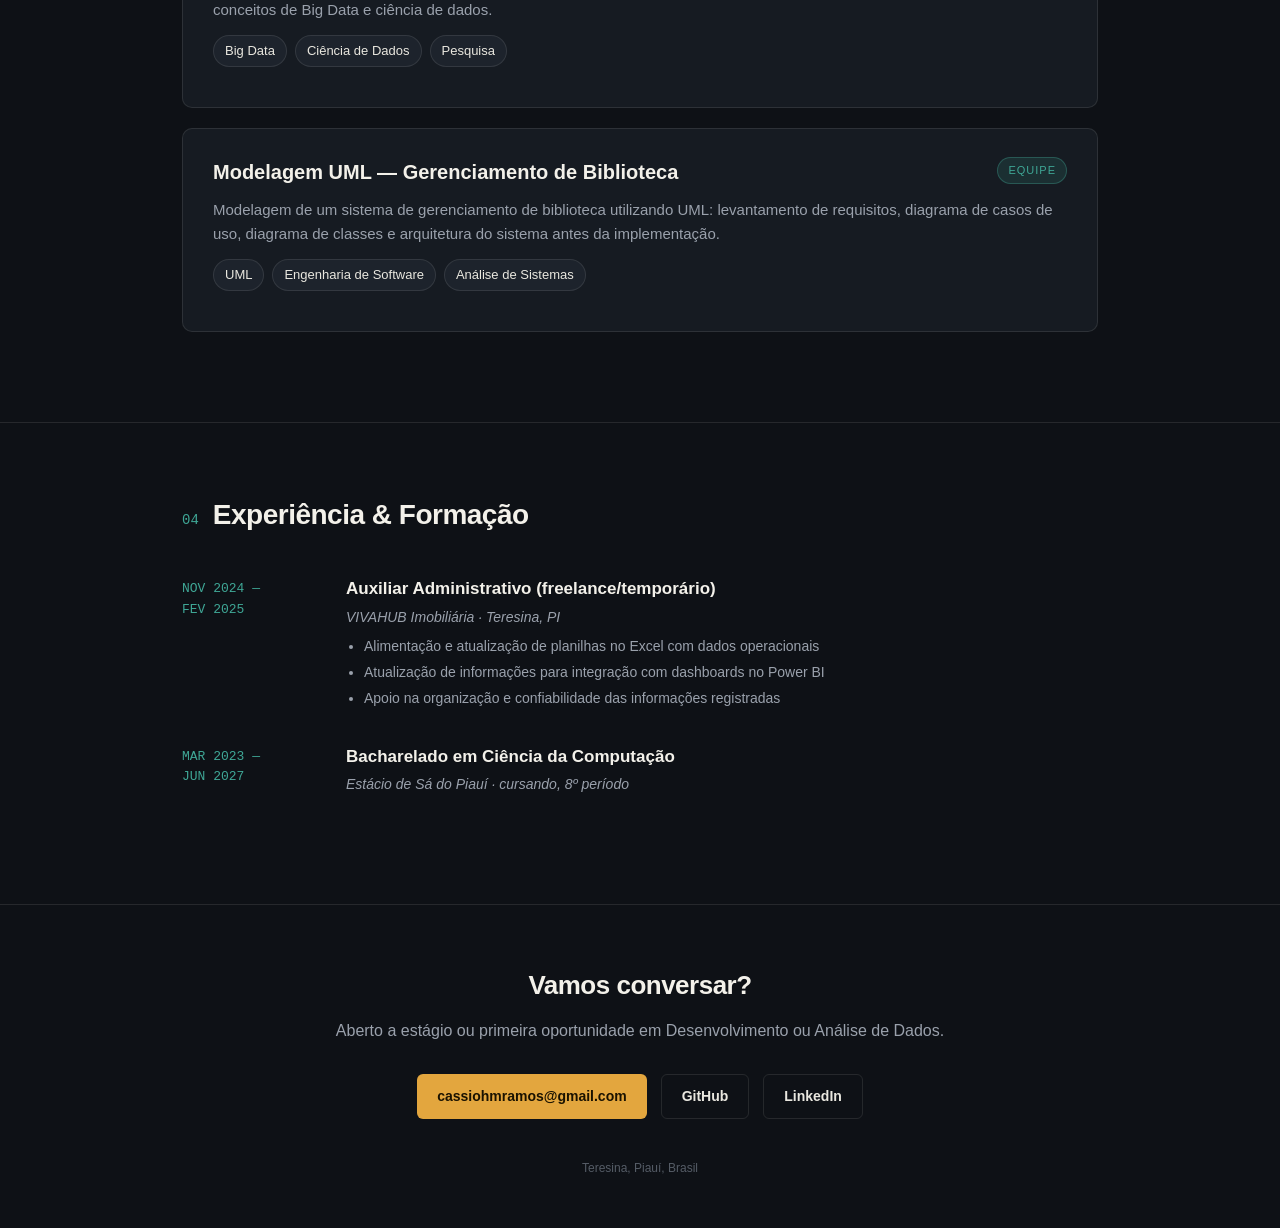
==== commit bbad5cae: "Update index.html" ====
--- a/index.html
+++ b/index.html
@@ -14,6 +14,7 @@
     <button class="nav-toggle" id="navToggle" aria-label="Abrir menu" aria-expanded="false">☰</button>
     <ul id="navMenu">
       <li><a href="#sobre">Sobre</a></li>
+      <li><a href="#skills">Competências</a></li>
       <li><a href="#projetos">Projetos</a></li>
       <li><a href="#experiencia">Experiência</a></li>
       <li><a href="#contato">Contato</a></li>
--- a/style.css
+++ b/style.css
@@ -9,7 +9,8 @@
     --text: #E9E7DF;
     --muted: #9AA1AC;
   }
-  *{box-sizing:border-box; margin:0; padding:0;}
+  *{box-sizing:border-box; 
+    margin:0; padding:0;}
   html{scroll-behavior:smooth;}
   body{
     background:var(--ink);
@@ -19,30 +20,60 @@
   }
   .mono{ font-family: "SFMono-Regular", Consolas, "Liberation Mono", Menlo, monospace; }
 
-  .wrap{ max-width: 980px; margin:0 auto; padding: 0 32px; }
+  .wrap{ max-width: 980px; 
+    margin:0 auto; 
+    padding: 0 32px; }
 
   /* NAV */
   nav{
-    position: sticky; top:0; z-index: 50;
+    position: sticky; 
+    top:0; 
+    z-index: 50;
     background: rgba(14,17,22,0.85);
     backdrop-filter: blur(8px);
     border-bottom: 1px solid var(--line);
   }
-  nav .wrap{ display:flex; align-items:center; justify-content:space-between; padding: 16px 32px; }
-  .logo{ font-weight:700; letter-spacing:0.5px; color:var(--paper); }
+  nav .wrap{ display:flex; 
+    align-items:center; 
+    justify-content:space-between; 
+    padding: 16px 32px; }
+  .logo{ font-weight:700; 
+    letter-spacing:0.5px; 
+    color:var(--paper); }
   .logo span{ color:var(--amber); }
-  nav ul{ list-style:none; display:flex; gap: 28px; }
-  nav a{ color: var(--muted); text-decoration:none; font-size: 14px; transition: color .2s; }
+  nav ul{ list-style:none; 
+    display:flex; gap: 28px; }
+  nav a{ color: var(--muted); 
+    text-decoration:none; 
+    font-size: 14px; 
+    transition: color .2s; }
   nav a:hover{ color: var(--amber); }
 
-  .nav-toggle{ display:none; background:none; border:1px solid var(--line); border-radius:6px; width:38px; height:38px; color: var(--paper); font-size:18px; cursor:pointer; align-items:center; justify-content:center; }
+  .nav-toggle{ display:none; 
+    background:none; 
+    border:1px solid var(--line); 
+    border-radius:6px; 
+    width:38px; 
+    height:38px; 
+    color: var(--paper); 
+    font-size:18px; 
+    cursor:pointer; 
+    align-items:center; 
+    justify-content:center; }
   .nav-toggle:focus-visible{ outline: 2px solid var(--amber); }
 
   /* HERO */
-  header.hero{ padding: 110px 0 90px; position:relative; overflow:hidden; }
+  header.hero{ padding: 110px 0 90px; 
+    position:relative; overflow:hidden; }
   .eyebrow{
-    display:inline-block; font-size:12px; letter-spacing:2px; text-transform:uppercase;
-    color: var(--teal); border:1px solid rgba(63,167,150,0.4); padding: 5px 12px; border-radius: 3px;
+    display:inline-block; 
+    font-size:12px; 
+    letter-spacing:2px; 
+    text-transform:uppercase;
+    color: var(--teal); 
+    border:1px solid rgba(63,167,150,0.4); 
+    padding: 5px 12px; 
+    border-radius: 3px;
     margin-bottom: 26px;
   }
   h1.title{
@@ -54,7 +85,10 @@
     margin-bottom: 18px;
   }
   h1.title .accent{ color: var(--amber); }
-  .subtitle{ font-size: 19px; color: var(--muted); max-width: 560px; margin-bottom: 34px; }
+  .subtitle{ font-size: 19px; 
+    color: var(--muted); 
+    max-width: 560px; 
+    margin-bottom: 34px; }
 
   .terminal{
     background: var(--panel);
@@ -65,19 +99,43 @@
     overflow:hidden;
   }
   .terminal-bar{
-    display:flex; gap:7px; padding: 10px 14px; background: var(--panel-2); border-bottom: 1px solid var(--line);
-  }
-  .dot{ width:10px; height:10px; border-radius:50%; }
+    display:flex; 
+    gap:7px; 
+    padding: 10px 14px; 
+    background: var(--panel-2); 
+    border-bottom: 1px solid var(--line);
+  }
+  .dot{ width:10px; 
+    height:10px; 
+    border-radius:50%; }
   .dot.r{background:#E5645A;} .dot.y{background:#E3B341;} .dot.g{background:#3FA65A;}
-  .terminal-body{ padding: 18px 20px; font-size: 14px; color:#B9E6A0; min-height: 92px; }
+  .terminal-body{ padding: 18px 20px; 
+    font-size: 14px; 
+    color:#B9E6A0; 
+    min-height: 92px; }
   .terminal-body .prompt{ color: var(--muted); }
-  .caret{ display:inline-block; width:8px; height:15px; background: var(--amber); vertical-align:text-bottom; animation: blink 1s step-start infinite; }
+  .caret{ display:inline-block;
+     width:8px; 
+     height:15px; 
+     background: 
+     var(--amber); 
+     vertical-align:text-bottom; 
+     animation: blink 1s step-start infinite; }
   @keyframes blink{ 50%{ opacity:0; } }
 
-  .hero-links{ display:flex; gap:14px; margin-top: 30px; flex-wrap:wrap; }
+  .hero-links{ display:flex; 
+    gap:14px; 
+    margin-top: 30px; 
+    flex-wrap:wrap; }
   .btn{
-    display:inline-flex; align-items:center; gap:8px;
-    padding: 11px 20px; border-radius: 6px; font-size: 14px; font-weight:600; text-decoration:none;
+    display:inline-flex; 
+    align-items:center; 
+    gap:8px;
+    padding: 11px 20px; 
+    border-radius: 6px; 
+    font-size: 14px; 
+    font-weight:600; 
+    text-decoration:none;
     transition: transform .15s ease, background .2s;
   }
   .btn-primary{ background: var(--amber); color:#1A1200; }
@@ -86,19 +144,46 @@
   .btn-ghost:hover{ border-color: var(--amber); color: var(--amber); }
 
   /* SECTION HEADERS */
-  section{ padding: 70px 0; border-top: 1px solid var(--line); }
-  .sec-head{ display:flex; align-items:baseline; gap: 14px; margin-bottom: 40px; }
-  .sec-num{ font-family: monospace; color: var(--teal); font-size: 14px; }
-  .sec-title{ font-size: 28px; font-weight:800; color: var(--paper); letter-spacing:-0.5px; }
-
-  p.lead{ color: var(--muted); max-width: 680px; font-size:16px;}
+  section{ padding: 70px 0; 
+    border-top: 1px solid var(--line); }
+  .sec-head{ display:flex; 
+    align-items:baseline; 
+    gap: 14px; 
+    margin-bottom: 40px; }
+  .sec-num{ font-family: monospace; 
+    color: var(--teal); 
+    font-size: 14px; }
+  .sec-title{ font-size: 28px; 
+    font-weight:800; 
+    color: var(--paper); 
+    letter-spacing:-0.5px; }
+
+  p.lead{ color: var(--muted); 
+    max-width: 680px; 
+    font-size:16px;}
 
   /* SKILLS */
-  .skill-grid{ display:grid; grid-template-columns: repeat(2, 1fr); gap: 18px; }
-  .skill-group{ background: var(--panel); border:1px solid var(--line); border-radius:8px; padding: 20px 22px; }
-  .skill-group h4{ font-size:13px; text-transform:uppercase; letter-spacing:1.5px; color: var(--amber); margin-bottom: 12px; }
-  .tags{ display:flex; flex-wrap:wrap; gap:8px; }
-  .tag{ font-size:13px; padding: 5px 11px; border-radius: 20px; background: var(--panel-2); color: var(--text); border:1px solid var(--line); }
+  .skill-grid{ display:grid; 
+    grid-template-columns: repeat(2, 1fr); 
+    gap: 18px; }
+  .skill-group{ background: var(--panel); 
+    border:1px solid var(--line); 
+    border-radius:8px; 
+    padding: 20px 22px; }
+  .skill-group h4{ font-size:13px; 
+    text-transform:uppercase; 
+    letter-spacing:1.5px; 
+    color: var(--amber);
+     margin-bottom: 12px; }
+  .tags{ display:flex; 
+    flex-wrap:wrap; 
+    gap:8px; }
+  .tag{ font-size:13px; 
+    padding: 5px 11px; 
+    border-radius: 20px; 
+    background: var(--panel-2); 
+    color: var(--text); 
+    border:1px solid var(--line); }
 
   /* PROJECTS */
   .project{
@@ -109,42 +194,88 @@
     margin-bottom: 20px;
     transition: border-color .2s, transform .2s;
   }
-  .project:hover{ border-color: rgba(227,166,62,0.5); transform: translateY(-3px); }
-  .project-top{ display:flex; justify-content:space-between; align-items:flex-start; gap: 16px; margin-bottom: 10px; flex-wrap:wrap;}
-  .project h3{ font-size: 20px; color: var(--paper); font-weight:700; }
-  .badge{ font-size: 11px; text-transform:uppercase; letter-spacing:1px; padding:4px 10px; border-radius:20px; white-space:nowrap; }
-  .badge.team{ background: rgba(63,167,150,0.15); color: var(--teal); border:1px solid rgba(63,167,150,0.35);}
-  .badge.solo{ background: rgba(227,166,62,0.15); color: var(--amber); border:1px solid rgba(227,166,62,0.35);}
-  .project p{ color: var(--muted); font-size: 15px; margin-bottom: 14px; }
+  .project:hover{ border-color: rgba(227,166,62,0.5); 
+    transform: translateY(-3px); }
+  .project-top{ display:flex; 
+    justify-content:space-between; 
+    align-items:flex-start; 
+    gap: 16px; 
+    margin-bottom: 10px; 
+    flex-wrap:wrap;}
+  .project h3{ font-size: 20px; 
+    color: var(--paper); 
+    font-weight:700; }
+  .badge{ font-size: 11px; 
+    text-transform:uppercase; 
+    letter-spacing:1px; 
+    padding:4px 10px; 
+    border-radius:20px; 
+    white-space:nowrap; }
+  .badge.team{ background: rgba(63,167,150,0.15); 
+    color: var(--teal); 
+    border:1px solid rgba(63,167,150,0.35);}
+  .badge.solo{ background: rgba(227,166,62,0.15); 
+    color: var(--amber); 
+    border:1px solid rgba(227,166,62,0.35);}
+  .project p{ color: var(--muted); 
+    font-size: 15px; 
+    margin-bottom: 14px; }
   .project .tags{ margin-bottom: 12px; }
-  .project a.repo{ font-size: 14px; color: var(--amber); text-decoration:none; font-weight:600; }
+  .project a.repo{ font-size: 14px; 
+    color: var(--amber); 
+    text-decoration:none; 
+    font-weight:600; }
   .project a.repo:hover{ text-decoration:underline; }
 
   /* EXPERIENCE / EDUCATION */
-  .timeline-item{ display:grid; grid-template-columns: 140px 1fr; gap: 24px; margin-bottom: 30px; }
-  .timeline-date{ color: var(--teal); font-size: 13px; font-family: monospace; padding-top:3px; }
-  .timeline-content h4{ color: var(--paper); font-size: 17px; margin-bottom: 4px; }
-  .timeline-content .place{ color: var(--muted); font-size: 14px; margin-bottom: 8px; font-style:italic; }
-  .timeline-content ul{ padding-left: 18px; color: var(--muted); font-size: 14px; }
+  .timeline-item{ display:grid; 
+    grid-template-columns: 140px 1fr; 
+    gap: 24px; margin-bottom: 30px; }
+  .timeline-date{ color: var(--teal); 
+    font-size: 13px; 
+    font-family: monospace; 
+    padding-top:3px; }
+  .timeline-content h4{ color: var(--paper); 
+    font-size: 17px; 
+    margin-bottom: 4px; }
+  .timeline-content .place{ color: var(--muted); 
+    font-size: 14px; 
+    margin-bottom: 8px; 
+    font-style:italic; }
+  .timeline-content ul{ padding-left: 18px; 
+    color: var(--muted); 
+    font-size: 14px; }
   .timeline-content li{ margin-bottom: 4px; }
 
-  footer{ padding: 60px 0 50px; text-align:center; border-top: 1px solid var(--line); }
-  footer .sec-title{ font-size: 26px; margin-bottom: 14px; }
-  footer p{ color: var(--muted); margin-bottom: 24px; }
+  footer{ padding: 60px 0 50px; 
+    text-align:center; 
+    border-top: 1px solid var(--line); }
+  footer .sec-title{ font-size: 26px; 
+    margin-bottom: 14px; }
+  footer p{ color: var(--muted); 
+    margin-bottom: 24px; }
   footer .hero-links{ justify-content:center; }
-  .fine{ margin-top: 40px; font-size: 12px; color: #555c66; }
+  .fine{ margin-top: 40px; 
+    font-size: 12px; color: #555c66; }
 
   @media (max-width: 640px){
     .wrap{ padding: 0 20px; }
-    nav .wrap{ padding: 14px 20px; flex-wrap: wrap; }
+    nav .wrap{ padding: 14px 20px; 
+      flex-wrap: wrap; }
     .nav-toggle{ display:flex; }
     nav ul{
-      display:none; flex-direction:column; gap: 4px; width:100%;
-      padding-top: 14px; margin-top: 12px; border-top: 1px solid var(--line);
+      display:none; 
+      flex-direction:column; 
+      gap: 4px; width:100%;
+      padding-top: 14px; 
+      margin-top: 12px; 
+      border-top: 1px solid var(--line);
     }
     nav ul.open{ display:flex; }
     nav ul li{ width:100%; }
-    nav a{ display:block; padding: 8px 2px; font-size: 15px; }
+    nav a{ display:block; 
+      padding: 8px 2px; 
+      font-size: 15px; }
 
     header.hero{ padding: 60px 0 60px; }
     .terminal{ max-width: 100%; }
@@ -157,5 +288,8 @@
     section{ padding: 50px 0; }
   }
 
-  .reveal{ opacity:0; transform: translateY(16px); transition: opacity .6s ease, transform .6s ease; }
-  .reveal.in{ opacity:1; transform:none; }
+  .reveal{ opacity:0; 
+    transform: translateY(16px); 
+    transition: opacity .6s ease, transform .6s ease; }
+  .reveal.in{ opacity:1; 
+    transform:none; }
